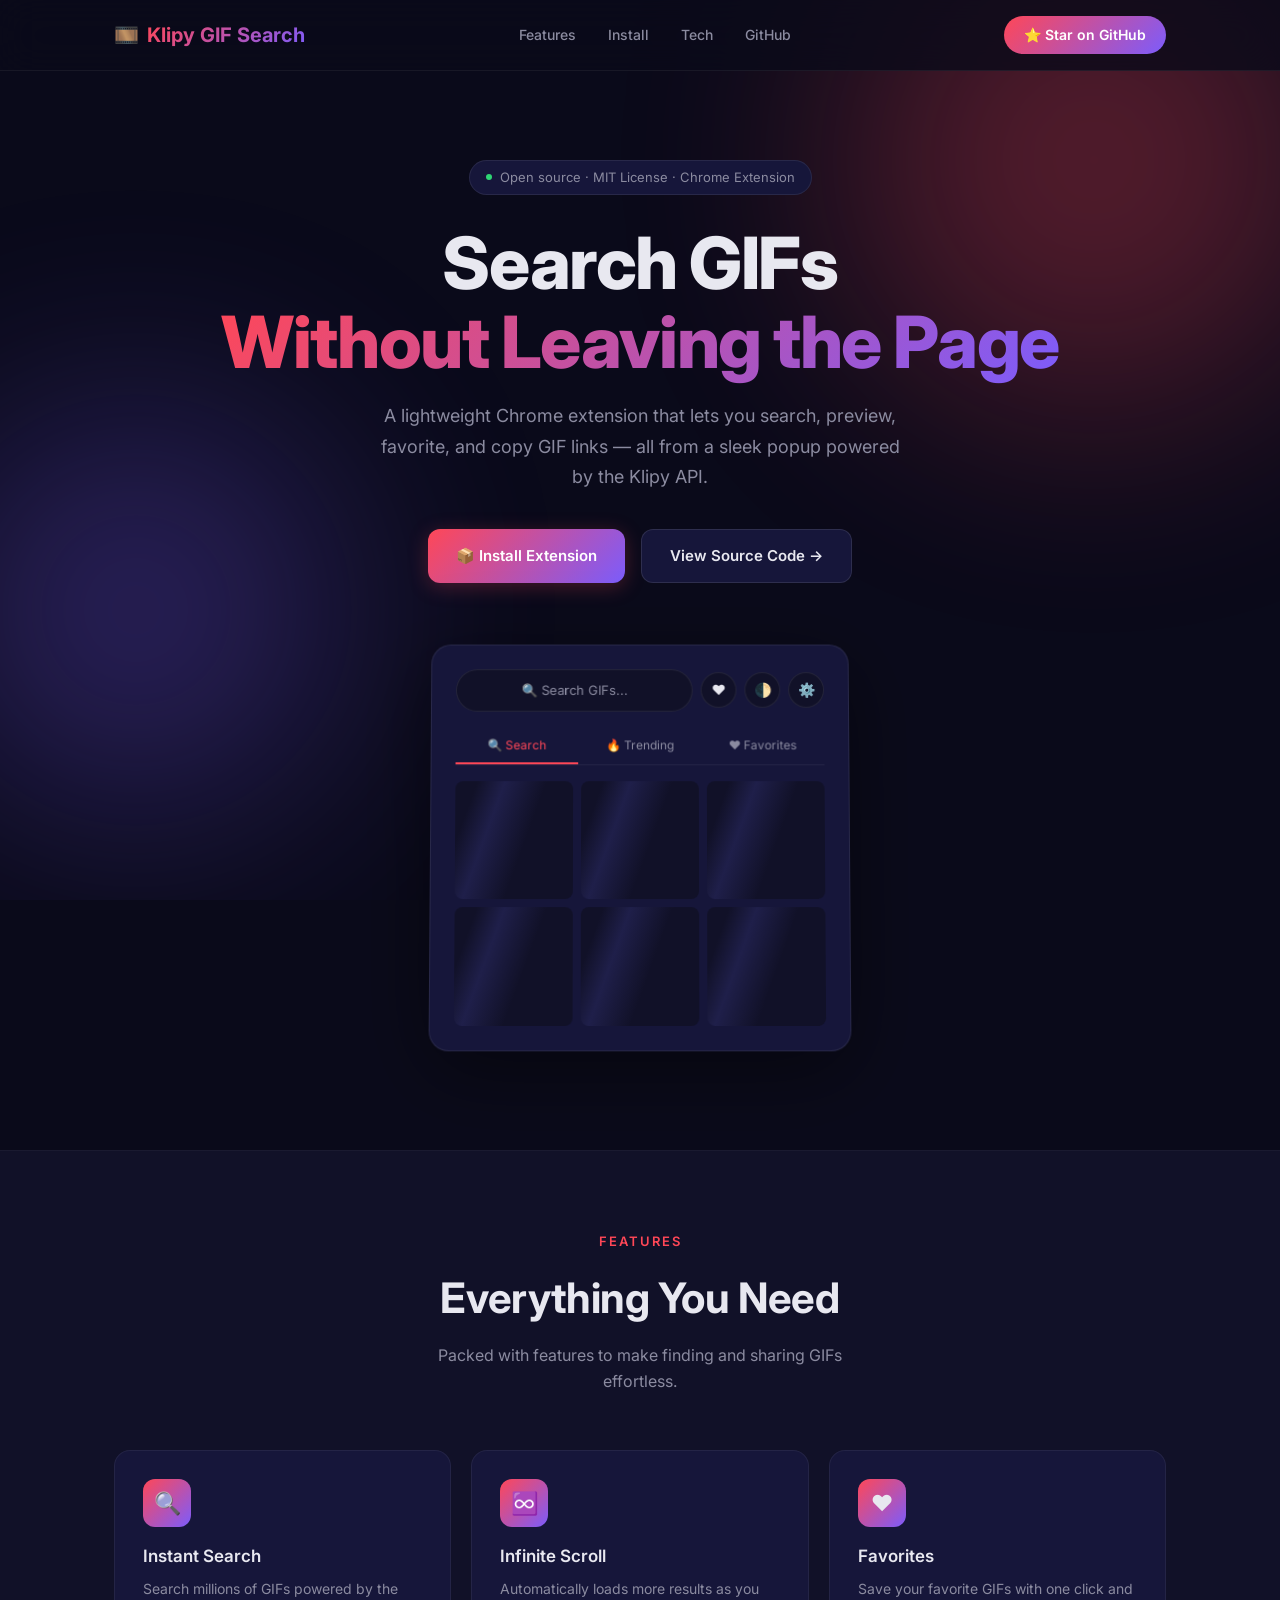
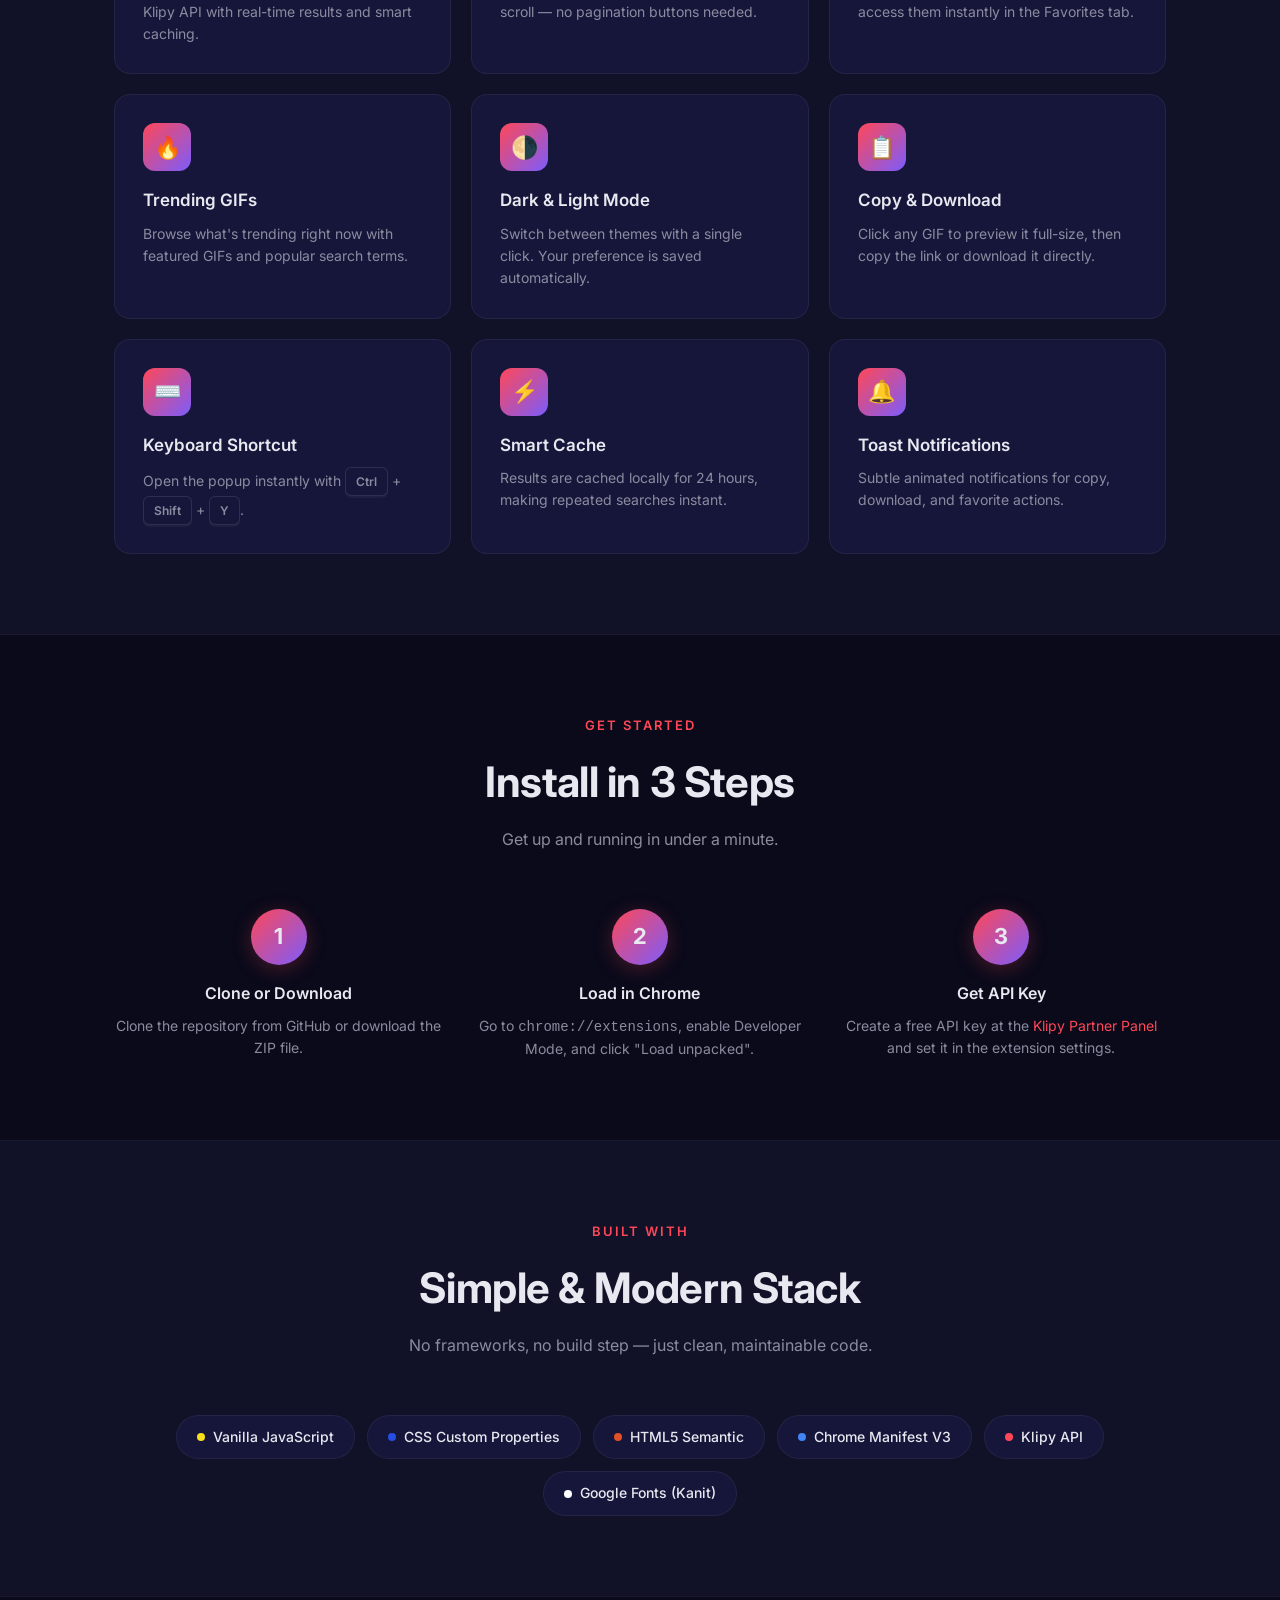
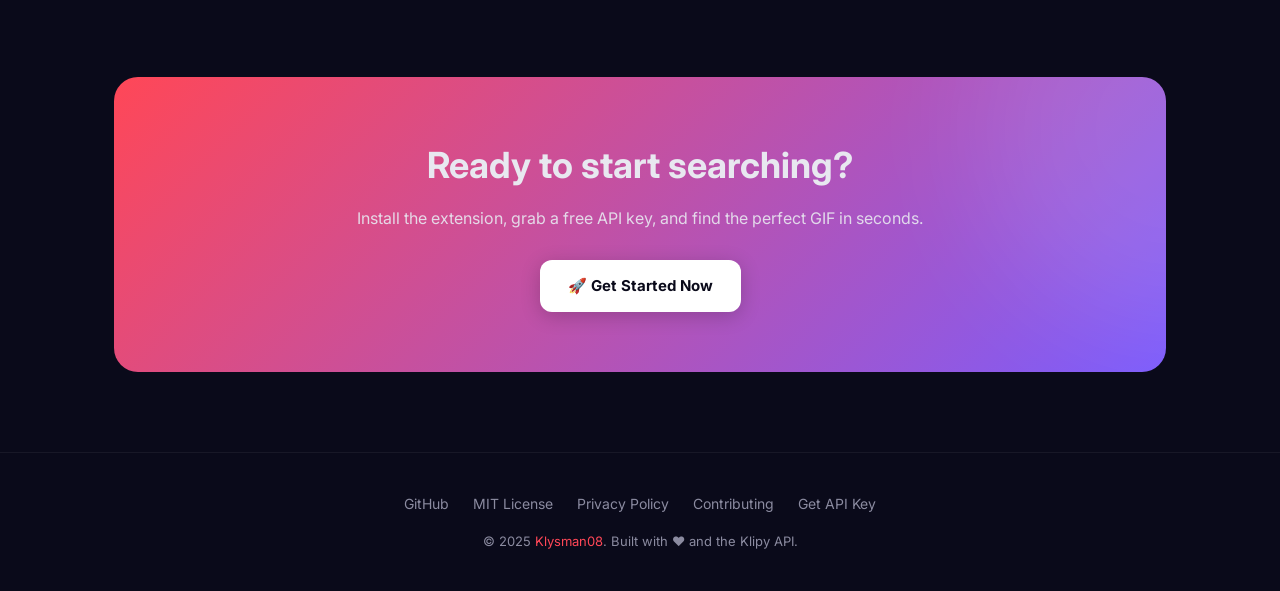
==== docs/index.html @ 8625a263 "webpage" ====
<!DOCTYPE html>
<html lang="en">

<head>
    <meta charset="UTF-8">
    <meta name="viewport" content="width=device-width, initial-scale=1.0">
    <title>Klipy GIF Search — Chrome Extension</title>
    <meta name="description"
        content="Search, preview, and copy GIF links without leaving the page. A lightweight Chrome extension powered by the Klipy API.">
    <meta name="keywords" content="GIF search, Chrome extension, Klipy, GIF finder, browser extension">
    <meta name="author" content="Klysman08">

    <!-- Open Graph -->
    <meta property="og:title" content="Klipy GIF Search — Chrome Extension">
    <meta property="og:description" content="Search, preview, and copy GIF links without leaving the page.">
    <meta property="og:type" content="website">

    <!-- Google Fonts -->
    <link rel="preconnect" href="https://fonts.googleapis.com">
    <link rel="preconnect" href="https://fonts.gstatic.com" crossorigin>
    <link href="https://fonts.googleapis.com/css2?family=Inter:wght@300;400;500;600;700;800&display=swap"
        rel="stylesheet">

    <style>
        /* ===== Reset & Variables ===== */
        *,
        *::before,
        *::after {
            box-sizing: border-box;
            margin: 0;
            padding: 0;
        }

        :root {
            --bg: #0a0a1a;
            --bg-surface: #111128;
            --bg-card: #16163a;
            --text: #e8e8f0;
            --text-muted: #8b8ba0;
            --accent: #ff4757;
            --accent-glow: rgba(255, 71, 87, 0.25);
            --purple: #7c5cfc;
            --purple-glow: rgba(124, 92, 252, 0.2);
            --gradient: linear-gradient(135deg, #ff4757 0%, #7c5cfc 100%);
            --radius: 16px;
            --transition: 0.3s cubic-bezier(0.4, 0, 0.2, 1);
        }

        html {
            scroll-behavior: smooth;
        }

        body {
            font-family: "Inter", -apple-system, BlinkMacSystemFont, sans-serif;
            background-color: var(--bg);
            color: var(--text);
            line-height: 1.6;
            overflow-x: hidden;
        }

        a {
            color: var(--accent);
            text-decoration: none;
            transition: color var(--transition);
        }

        a:hover {
            color: var(--purple);
        }

        /* ===== Animated Background ===== */
        .bg-glow {
            position: fixed;
            top: 0;
            left: 0;
            width: 100%;
            height: 100%;
            pointer-events: none;
            z-index: 0;
            overflow: hidden;
        }

        .bg-glow::before,
        .bg-glow::after {
            content: "";
            position: absolute;
            border-radius: 50%;
            filter: blur(120px);
            opacity: 0.3;
            animation: floatGlow 15s ease-in-out infinite alternate;
        }

        .bg-glow::before {
            width: 500px;
            height: 500px;
            background: var(--accent);
            top: -10%;
            right: -5%;
        }

        .bg-glow::after {
            width: 400px;
            height: 400px;
            background: var(--purple);
            bottom: 10%;
            left: -5%;
            animation-delay: -7s;
        }

        @keyframes floatGlow {
            0% {
                transform: translate(0, 0) scale(1);
            }

            100% {
                transform: translate(40px, -30px) scale(1.1);
            }
        }

        /* ===== Layout ===== */
        .container {
            max-width: 1100px;
            margin: 0 auto;
            padding: 0 24px;
            position: relative;
            z-index: 1;
        }

        section {
            padding: 80px 0;
        }

        /* ===== Navigation ===== */
        nav {
            position: fixed;
            top: 0;
            left: 0;
            right: 0;
            z-index: 100;
            padding: 16px 0;
            background-color: rgba(10, 10, 26, 0.8);
            backdrop-filter: blur(20px);
            -webkit-backdrop-filter: blur(20px);
            border-bottom: 1px solid rgba(255, 255, 255, 0.06);
        }

        nav .container {
            display: flex;
            justify-content: space-between;
            align-items: center;
        }

        .nav-logo {
            font-weight: 700;
            font-size: 20px;
            display: flex;
            align-items: center;
            gap: 8px;
            color: var(--text);
        }

        .nav-logo span {
            background: var(--gradient);
            -webkit-background-clip: text;
            -webkit-text-fill-color: transparent;
            background-clip: text;
        }

        .nav-links {
            display: flex;
            gap: 32px;
            list-style: none;
        }

        .nav-links a {
            color: var(--text-muted);
            font-size: 14px;
            font-weight: 500;
            transition: color var(--transition);
        }

        .nav-links a:hover {
            color: var(--text);
        }

        .nav-cta {
            background: var(--gradient);
            color: white !important;
            padding: 8px 20px;
            border-radius: 24px;
            font-weight: 600;
            font-size: 14px;
            transition: transform var(--transition), box-shadow var(--transition);
        }

        .nav-cta:hover {
            transform: translateY(-1px);
            box-shadow: 0 4px 20px var(--accent-glow);
            color: white !important;
        }

        /* ===== Hero ===== */
        .hero {
            padding: 160px 0 100px;
            text-align: center;
        }

        .hero-badge {
            display: inline-flex;
            align-items: center;
            gap: 8px;
            padding: 6px 16px;
            border-radius: 24px;
            background-color: var(--bg-card);
            border: 1px solid rgba(255, 255, 255, 0.08);
            font-size: 13px;
            color: var(--text-muted);
            margin-bottom: 28px;
        }

        .hero-badge .badge-dot {
            width: 6px;
            height: 6px;
            border-radius: 50%;
            background-color: #2ed573;
            animation: pulse-dot 2s ease-in-out infinite;
        }

        @keyframes pulse-dot {

            0%,
            100% {
                opacity: 1;
            }

            50% {
                opacity: 0.4;
            }
        }

        .hero h1 {
            font-size: clamp(40px, 6vw, 72px);
            font-weight: 800;
            line-height: 1.1;
            margin-bottom: 20px;
            letter-spacing: -0.02em;
        }

        .hero h1 .gradient-text {
            background: var(--gradient);
            -webkit-background-clip: text;
            -webkit-text-fill-color: transparent;
            background-clip: text;
        }

        .hero p {
            font-size: 18px;
            color: var(--text-muted);
            max-width: 540px;
            margin: 0 auto 36px;
            line-height: 1.7;
        }

        .hero-actions {
            display: flex;
            gap: 16px;
            justify-content: center;
            flex-wrap: wrap;
        }

        .btn {
            display: inline-flex;
            align-items: center;
            gap: 8px;
            padding: 14px 28px;
            border-radius: 12px;
            font-weight: 600;
            font-size: 15px;
            cursor: pointer;
            border: none;
            transition: all var(--transition);
            text-decoration: none;
        }

        .btn-primary {
            background: var(--gradient);
            color: white;
            box-shadow: 0 4px 20px var(--accent-glow);
        }

        .btn-primary:hover {
            transform: translateY(-2px);
            box-shadow: 0 8px 30px var(--accent-glow);
            color: white;
        }

        .btn-secondary {
            background-color: var(--bg-card);
            color: var(--text);
            border: 1px solid rgba(255, 255, 255, 0.1);
        }

        .btn-secondary:hover {
            background-color: var(--bg-surface);
            border-color: rgba(255, 255, 255, 0.2);
            transform: translateY(-2px);
            color: var(--text);
        }

        .hero-visual {
            margin-top: 60px;
            perspective: 1000px;
        }

        .hero-mockup {
            background-color: var(--bg-card);
            border: 1px solid rgba(255, 255, 255, 0.08);
            border-radius: 20px;
            padding: 24px;
            max-width: 420px;
            margin: 0 auto;
            box-shadow: 0 20px 80px rgba(0, 0, 0, 0.5);
            transform: rotateX(2deg);
            transition: transform 0.5s ease;
        }

        .hero-mockup:hover {
            transform: rotateX(0);
        }

        .mockup-header {
            display: flex;
            gap: 8px;
            align-items: center;
            margin-bottom: 16px;
        }

        .mockup-search {
            flex: 1;
            padding: 10px 16px;
            border-radius: 24px;
            background-color: var(--bg-surface);
            border: 1px solid rgba(255, 255, 255, 0.08);
            color: var(--text-muted);
            font-size: 13px;
        }

        .mockup-btn {
            width: 36px;
            height: 36px;
            border-radius: 50%;
            background-color: var(--bg-surface);
            border: 1px solid rgba(255, 255, 255, 0.08);
            display: flex;
            align-items: center;
            justify-content: center;
            font-size: 14px;
        }

        .mockup-tabs {
            display: flex;
            gap: 0;
            margin-bottom: 16px;
            border-bottom: 1px solid rgba(255, 255, 255, 0.06);
        }

        .mockup-tab {
            flex: 1;
            text-align: center;
            padding: 8px 0;
            font-size: 12px;
            color: var(--text-muted);
            border-bottom: 2px solid transparent;
        }

        .mockup-tab.active {
            color: var(--accent);
            border-bottom-color: var(--accent);
        }

        .mockup-grid {
            display: grid;
            grid-template-columns: repeat(3, 1fr);
            gap: 8px;
        }

        .mockup-gif {
            aspect-ratio: 1;
            border-radius: 8px;
            animation: shimmer 2s linear infinite;
            background: linear-gradient(110deg, var(--bg-surface) 8%, #1f1f4a 18%, var(--bg-surface) 33%);
            background-size: 200% 100%;
        }

        .mockup-gif:nth-child(1) {
            background-color: #ff475720;
        }

        .mockup-gif:nth-child(2) {
            background-color: #7c5cfc20;
        }

        .mockup-gif:nth-child(3) {
            background-color: #2ed57320;
        }

        .mockup-gif:nth-child(4) {
            background-color: #ffa50220;
        }

        .mockup-gif:nth-child(5) {
            background-color: #ff6b8120;
        }

        .mockup-gif:nth-child(6) {
            background-color: #5352ed20;
        }

        @keyframes shimmer {
            to {
                background-position: -200% 0;
            }
        }

        /* ===== Features ===== */
        .features {
            background-color: var(--bg-surface);
            border-top: 1px solid rgba(255, 255, 255, 0.04);
            border-bottom: 1px solid rgba(255, 255, 255, 0.04);
        }

        .section-header {
            text-align: center;
            margin-bottom: 56px;
        }

        .section-header .label {
            font-size: 13px;
            font-weight: 600;
            text-transform: uppercase;
            letter-spacing: 2px;
            color: var(--accent);
            margin-bottom: 12px;
            display: block;
        }

        .section-header h2 {
            font-size: clamp(28px, 4vw, 42px);
            font-weight: 700;
            margin-bottom: 12px;
            letter-spacing: -0.01em;
        }

        .section-header p {
            color: var(--text-muted);
            font-size: 16px;
            max-width: 480px;
            margin: 0 auto;
        }

        .features-grid {
            display: grid;
            grid-template-columns: repeat(auto-fit, minmax(280px, 1fr));
            gap: 20px;
        }

        .feature-card {
            background-color: var(--bg-card);
            border: 1px solid rgba(255, 255, 255, 0.06);
            border-radius: var(--radius);
            padding: 28px;
            transition: transform var(--transition), border-color var(--transition), box-shadow var(--transition);
        }

        .feature-card:hover {
            transform: translateY(-4px);
            border-color: rgba(255, 71, 87, 0.2);
            box-shadow: 0 8px 30px rgba(0, 0, 0, 0.3);
        }

        .feature-icon {
            width: 48px;
            height: 48px;
            border-radius: 12px;
            background: var(--gradient);
            display: flex;
            align-items: center;
            justify-content: center;
            font-size: 22px;
            margin-bottom: 16px;
        }

        .feature-card h3 {
            font-size: 17px;
            font-weight: 600;
            margin-bottom: 8px;
        }

        .feature-card p {
            font-size: 14px;
            color: var(--text-muted);
            line-height: 1.6;
        }

        /* ===== How It Works ===== */
        .steps-grid {
            display: grid;
            grid-template-columns: repeat(auto-fit, minmax(220px, 1fr));
            gap: 32px;
            counter-reset: step;
        }

        .step-card {
            text-align: center;
            counter-increment: step;
        }

        .step-number {
            width: 56px;
            height: 56px;
            border-radius: 50%;
            background: var(--gradient);
            display: flex;
            align-items: center;
            justify-content: center;
            font-size: 22px;
            font-weight: 700;
            margin: 0 auto 16px;
            box-shadow: 0 4px 20px var(--accent-glow);
        }

        .step-card h3 {
            font-size: 16px;
            font-weight: 600;
            margin-bottom: 8px;
        }

        .step-card p {
            font-size: 14px;
            color: var(--text-muted);
            line-height: 1.6;
        }

        /* ===== Tech Section ===== */
        .tech-grid {
            display: flex;
            flex-wrap: wrap;
            gap: 12px;
            justify-content: center;
        }

        .tech-pill {
            display: inline-flex;
            align-items: center;
            gap: 8px;
            padding: 10px 20px;
            border-radius: 24px;
            background-color: var(--bg-card);
            border: 1px solid rgba(255, 255, 255, 0.06);
            font-size: 14px;
            font-weight: 500;
            transition: border-color var(--transition), transform var(--transition);
        }

        .tech-pill:hover {
            border-color: rgba(255, 255, 255, 0.15);
            transform: translateY(-2px);
        }

        .tech-pill .tech-dot {
            width: 8px;
            height: 8px;
            border-radius: 50%;
        }

        /* ===== CTA Section ===== */
        .cta-section {
            text-align: center;
        }

        .cta-box {
            background: var(--gradient);
            border-radius: 24px;
            padding: 60px 40px;
            position: relative;
            overflow: hidden;
        }

        .cta-box::before {
            content: "";
            position: absolute;
            top: -50%;
            right: -20%;
            width: 400px;
            height: 400px;
            background: rgba(255, 255, 255, 0.1);
            border-radius: 50%;
            filter: blur(60px);
        }

        .cta-box h2 {
            font-size: clamp(24px, 4vw, 36px);
            font-weight: 700;
            margin-bottom: 12px;
            position: relative;
        }

        .cta-box p {
            font-size: 16px;
            opacity: 0.9;
            margin-bottom: 28px;
            position: relative;
        }

        .cta-box .btn {
            background-color: white;
            color: var(--bg) !important;
            font-weight: 700;
            box-shadow: 0 4px 20px rgba(0, 0, 0, 0.2);
            position: relative;
        }

        .cta-box .btn:hover {
            transform: translateY(-2px);
            box-shadow: 0 8px 30px rgba(0, 0, 0, 0.3);
        }

        /* ===== Footer ===== */
        footer {
            padding: 40px 0;
            border-top: 1px solid rgba(255, 255, 255, 0.06);
            text-align: center;
        }

        .footer-links {
            display: flex;
            gap: 24px;
            justify-content: center;
            flex-wrap: wrap;
            margin-bottom: 16px;
        }

        .footer-links a {
            color: var(--text-muted);
            font-size: 14px;
        }

        .footer-links a:hover {
            color: var(--text);
        }

        footer .copyright {
            font-size: 13px;
            color: var(--text-muted);
        }

        /* ===== Keyboard Shortcut Visual ===== */
        .kbd {
            display: inline-flex;
            align-items: center;
            gap: 4px;
            padding: 4px 10px;
            border-radius: 6px;
            background-color: var(--bg-card);
            border: 1px solid rgba(255, 255, 255, 0.1);
            font-family: "Inter", monospace;
            font-size: 12px;
            font-weight: 600;
            color: var(--text-muted);
            box-shadow: 0 2px 0 rgba(255, 255, 255, 0.04);
        }

        /* ===== Responsive ===== */
        @media (max-width: 768px) {
            .nav-links {
                display: none;
            }

            section {
                padding: 60px 0;
            }

            .hero {
                padding: 120px 0 60px;
            }

            .hero-actions {
                flex-direction: column;
                align-items: center;
            }

            .features-grid {
                grid-template-columns: 1fr;
            }

            .cta-box {
                padding: 40px 24px;
            }
        }
    </style>
</head>

<body>
    <!-- Background Glow -->
    <div class="bg-glow"></div>

    <!-- Navigation -->
    <nav>
        <div class="container">
            <div class="nav-logo">
                🎞️ <span>Klipy GIF Search</span>
            </div>
            <ul class="nav-links">
                <li><a href="#features">Features</a></li>
                <li><a href="#install">Install</a></li>
                <li><a href="#tech">Tech</a></li>
                <li><a href="https://github.com/Klysman08/TenorExtension" target="_blank">GitHub</a></li>
            </ul>
            <a href="https://github.com/Klysman08/TenorExtension" target="_blank" class="nav-cta">⭐ Star on GitHub</a>
        </div>
    </nav>

    <!-- Hero -->
    <section class="hero">
        <div class="container">
            <div class="hero-badge">
                <span class="badge-dot"></span>
                Open source · MIT License · Chrome Extension
            </div>

            <h1>
                Search GIFs<br>
                <span class="gradient-text">Without Leaving the Page</span>
            </h1>

            <p>
                A lightweight Chrome extension that lets you search, preview, favorite, and copy GIF links — all from a
                sleek popup powered by the Klipy API.
            </p>

            <div class="hero-actions">
                <a href="https://github.com/Klysman08/TenorExtension" class="btn btn-primary" target="_blank">
                    📦 Install Extension
                </a>
                <a href="https://github.com/Klysman08/TenorExtension" class="btn btn-secondary" target="_blank">
                    View Source Code →
                </a>
            </div>

            <!-- Popup Mockup -->
            <div class="hero-visual">
                <div class="hero-mockup">
                    <div class="mockup-header">
                        <div class="mockup-search">🔍 Search GIFs...</div>
                        <div class="mockup-btn">❤️</div>
                        <div class="mockup-btn">🌓</div>
                        <div class="mockup-btn">⚙️</div>
                    </div>
                    <div class="mockup-tabs">
                        <div class="mockup-tab active">🔍 Search</div>
                        <div class="mockup-tab">🔥 Trending</div>
                        <div class="mockup-tab">❤️ Favorites</div>
                    </div>
                    <div class="mockup-grid">
                        <div class="mockup-gif"></div>
                        <div class="mockup-gif"></div>
                        <div class="mockup-gif"></div>
                        <div class="mockup-gif"></div>
                        <div class="mockup-gif"></div>
                        <div class="mockup-gif"></div>
                    </div>
                </div>
            </div>
        </div>
    </section>

    <!-- Features -->
    <section class="features" id="features">
        <div class="container">
            <div class="section-header">
                <span class="label">Features</span>
                <h2>Everything You Need</h2>
                <p>Packed with features to make finding and sharing GIFs effortless.</p>
            </div>

            <div class="features-grid">
                <div class="feature-card">
                    <div class="feature-icon">🔍</div>
                    <h3>Instant Search</h3>
                    <p>Search millions of GIFs powered by the Klipy API with real-time results and smart caching.</p>
                </div>

                <div class="feature-card">
                    <div class="feature-icon">♾️</div>
                    <h3>Infinite Scroll</h3>
                    <p>Automatically loads more results as you scroll — no pagination buttons needed.</p>
                </div>

                <div class="feature-card">
                    <div class="feature-icon">❤️</div>
                    <h3>Favorites</h3>
                    <p>Save your favorite GIFs with one click and access them instantly in the Favorites tab.</p>
                </div>

                <div class="feature-card">
                    <div class="feature-icon">🔥</div>
                    <h3>Trending GIFs</h3>
                    <p>Browse what's trending right now with featured GIFs and popular search terms.</p>
                </div>

                <div class="feature-card">
                    <div class="feature-icon">🌗</div>
                    <h3>Dark & Light Mode</h3>
                    <p>Switch between themes with a single click. Your preference is saved automatically.</p>
                </div>

                <div class="feature-card">
                    <div class="feature-icon">📋</div>
                    <h3>Copy & Download</h3>
                    <p>Click any GIF to preview it full-size, then copy the link or download it directly.</p>
                </div>

                <div class="feature-card">
                    <div class="feature-icon">⌨️</div>
                    <h3>Keyboard Shortcut</h3>
                    <p>Open the popup instantly with <span class="kbd">Ctrl</span> + <span class="kbd">Shift</span> +
                        <span class="kbd">Y</span>.</p>
                </div>

                <div class="feature-card">
                    <div class="feature-icon">⚡</div>
                    <h3>Smart Cache</h3>
                    <p>Results are cached locally for 24 hours, making repeated searches instant.</p>
                </div>

                <div class="feature-card">
                    <div class="feature-icon">🔔</div>
                    <h3>Toast Notifications</h3>
                    <p>Subtle animated notifications for copy, download, and favorite actions.</p>
                </div>
            </div>
        </div>
    </section>

    <!-- How to Install -->
    <section id="install">
        <div class="container">
            <div class="section-header">
                <span class="label">Get Started</span>
                <h2>Install in 3 Steps</h2>
                <p>Get up and running in under a minute.</p>
            </div>

            <div class="steps-grid">
                <div class="step-card">
                    <div class="step-number">1</div>
                    <h3>Clone or Download</h3>
                    <p>Clone the repository from GitHub or download the ZIP file.</p>
                </div>

                <div class="step-card">
                    <div class="step-number">2</div>
                    <h3>Load in Chrome</h3>
                    <p>Go to <code>chrome://extensions</code>, enable Developer Mode, and click "Load unpacked".</p>
                </div>

                <div class="step-card">
                    <div class="step-number">3</div>
                    <h3>Get API Key</h3>
                    <p>Create a free API key at the <a href="https://partner.klipy.com/api-keys" target="_blank">Klipy
                            Partner Panel</a> and set it in the extension settings.</p>
                </div>
            </div>
        </div>
    </section>

    <!-- Tech Stack -->
    <section class="features" id="tech">
        <div class="container">
            <div class="section-header">
                <span class="label">Built With</span>
                <h2>Simple & Modern Stack</h2>
                <p>No frameworks, no build step — just clean, maintainable code.</p>
            </div>

            <div class="tech-grid">
                <div class="tech-pill">
                    <span class="tech-dot" style="background: #f7df1e;"></span>
                    Vanilla JavaScript
                </div>
                <div class="tech-pill">
                    <span class="tech-dot" style="background: #264de4;"></span>
                    CSS Custom Properties
                </div>
                <div class="tech-pill">
                    <span class="tech-dot" style="background: #e34f26;"></span>
                    HTML5 Semantic
                </div>
                <div class="tech-pill">
                    <span class="tech-dot" style="background: #4285F4;"></span>
                    Chrome Manifest V3
                </div>
                <div class="tech-pill">
                    <span class="tech-dot" style="background: #ff4757;"></span>
                    Klipy API
                </div>
                <div class="tech-pill">
                    <span class="tech-dot" style="background: #ffffff;"></span>
                    Google Fonts (Kanit)
                </div>
            </div>
        </div>
    </section>

    <!-- CTA -->
    <section class="cta-section">
        <div class="container">
            <div class="cta-box">
                <h2>Ready to start searching?</h2>
                <p>Install the extension, grab a free API key, and find the perfect GIF in seconds.</p>
                <a href="https://github.com/Klysman08/TenorExtension" class="btn" target="_blank">
                    🚀 Get Started Now
                </a>
            </div>
        </div>
    </section>

    <!-- Footer -->
    <footer>
        <div class="container">
            <div class="footer-links">
                <a href="https://github.com/Klysman08/TenorExtension" target="_blank">GitHub</a>
                <a href="https://github.com/Klysman08/TenorExtension/blob/main/LICENSE" target="_blank">MIT License</a>
                <a href="https://github.com/Klysman08/TenorExtension/blob/main/PRIVACY.md" target="_blank">Privacy
                    Policy</a>
                <a href="https://github.com/Klysman08/TenorExtension/blob/main/CONTRIBUTING.md"
                    target="_blank">Contributing</a>
                <a href="https://partner.klipy.com/api-keys" target="_blank">Get API Key</a>
            </div>
            <p class="copyright">
                © 2025 <a href="https://github.com/Klysman08" target="_blank">Klysman08</a>. Built with ❤️ and the Klipy
                API.
            </p>
        </div>
    </footer>
</body>

</html>
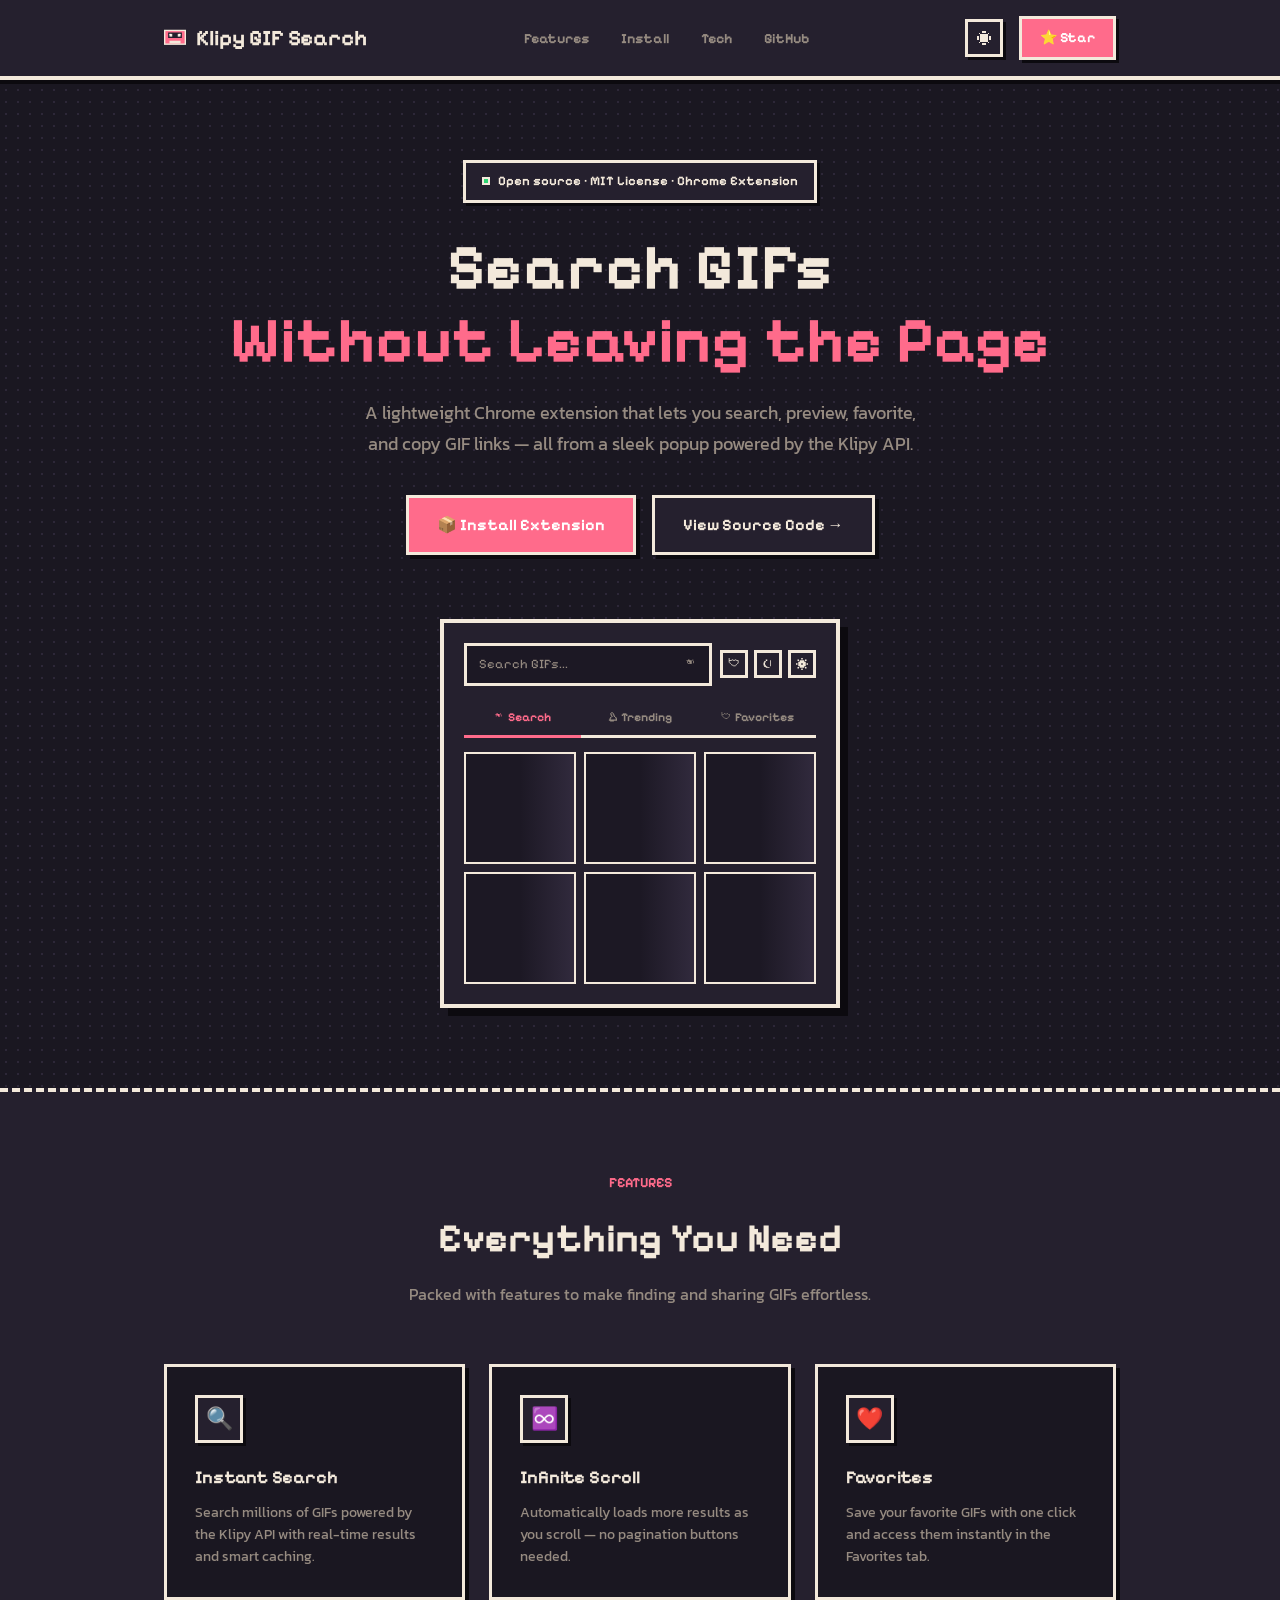
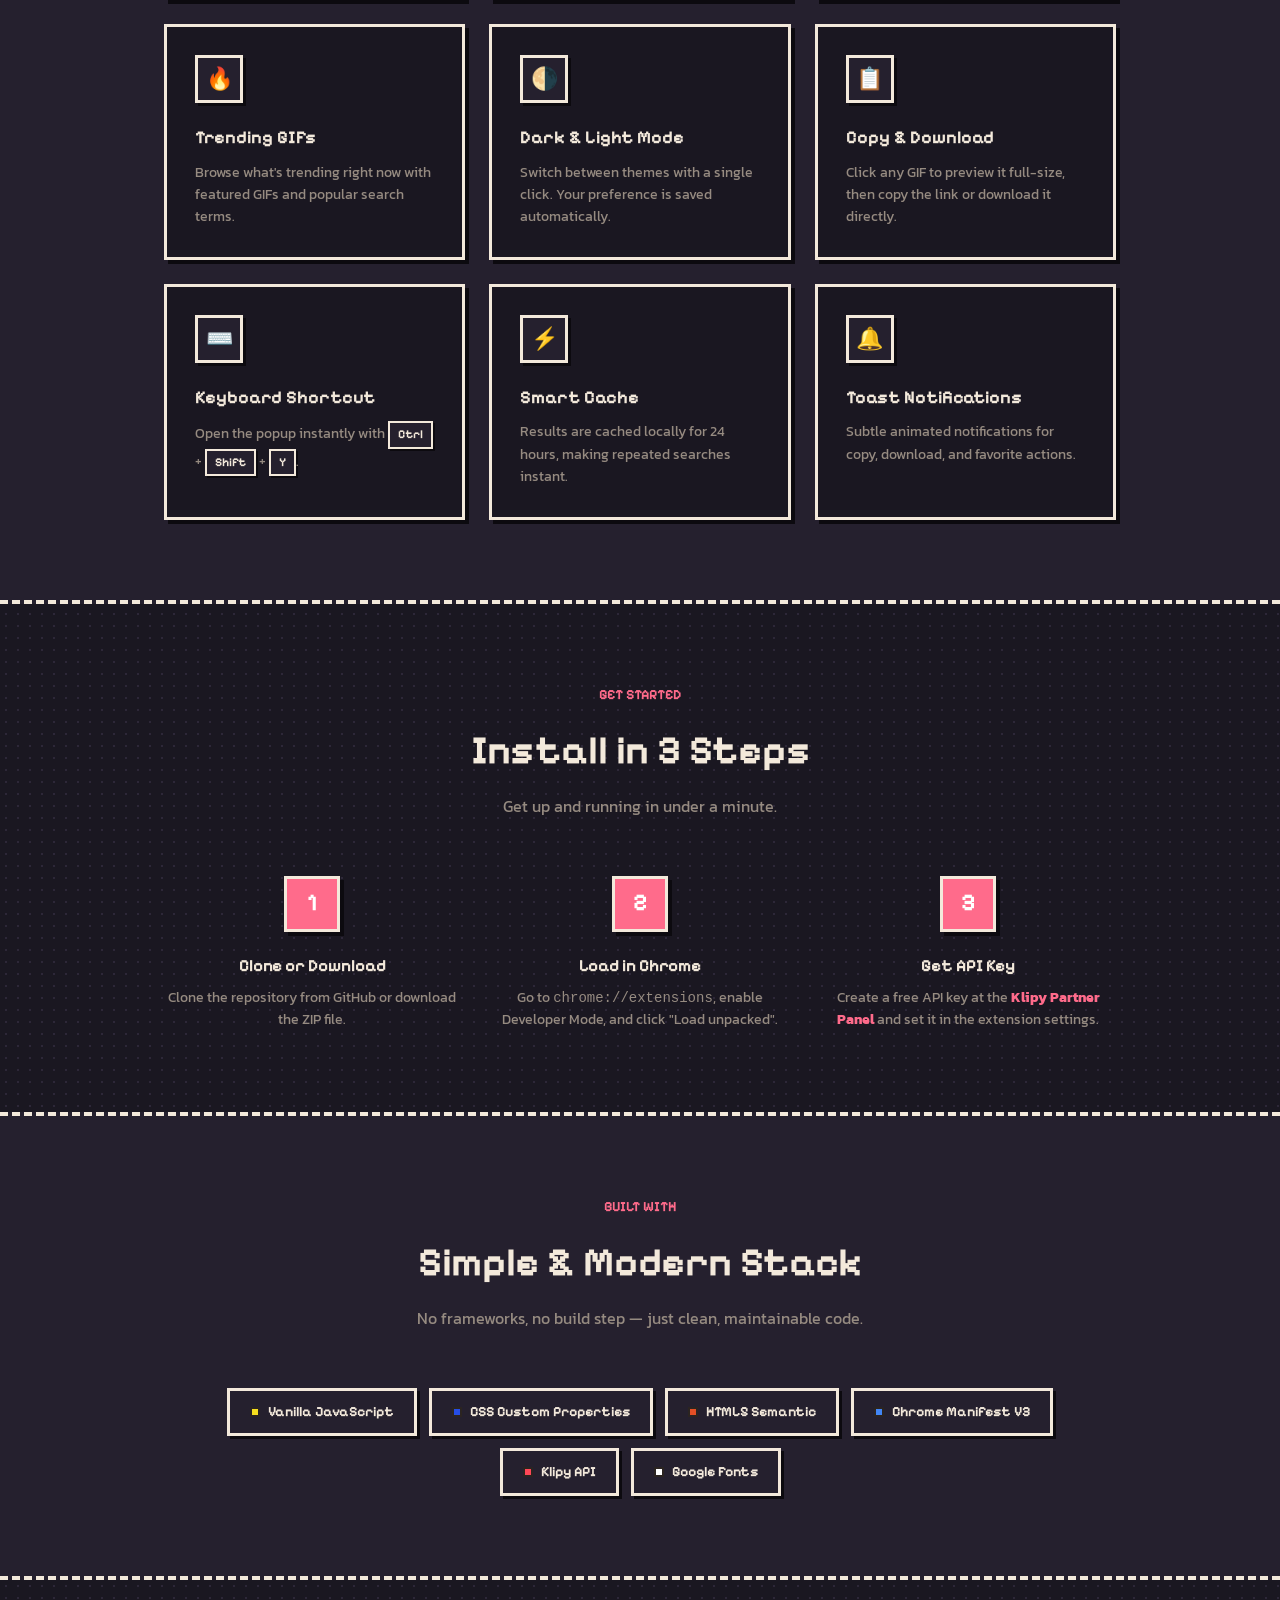
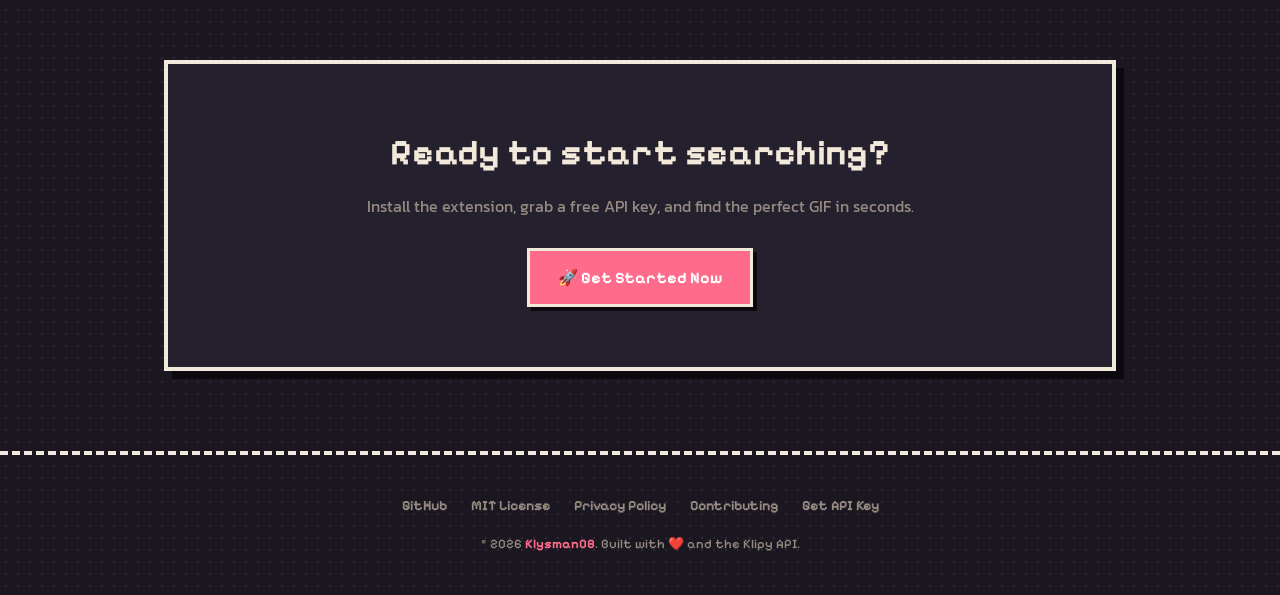
==== commit 8e9eadaa: "new design system" ====
--- a/docs/index.html
+++ b/docs/index.html
@@ -18,7 +18,7 @@
     <!-- Google Fonts -->
     <link rel="preconnect" href="https://fonts.googleapis.com">
     <link rel="preconnect" href="https://fonts.gstatic.com" crossorigin>
-    <link href="https://fonts.googleapis.com/css2?family=Inter:wght@300;400;500;600;700;800&display=swap"
+    <link href="https://fonts.googleapis.com/css2?family=Pixelify+Sans:wght@400;500;600;700&family=Kanit:wght@300;400;500;600;700&display=swap"
         rel="stylesheet">
 
     <style>
@@ -32,18 +32,43 @@
         }
 
         :root {
-            --bg: #0a0a1a;
-            --bg-surface: #111128;
-            --bg-card: #16163a;
-            --text: #e8e8f0;
-            --text-muted: #8b8ba0;
-            --accent: #ff4757;
-            --accent-glow: rgba(255, 71, 87, 0.25);
-            --purple: #7c5cfc;
-            --purple-glow: rgba(124, 92, 252, 0.2);
-            --gradient: linear-gradient(135deg, #ff4757 0%, #7c5cfc 100%);
-            --radius: 16px;
-            --transition: 0.3s cubic-bezier(0.4, 0, 0.2, 1);
+            --bg-color: #faf6ee;
+            --bg-pattern-color: #e9decb;
+            --surface-color: #fffbf4;
+            --text-color: #2b2421;
+            --text-secondary: #75655d;
+            --border-color: #2b2421;
+            --shadow-color: #2b2421;
+            --input-bg: #fffbf4;
+            --input-border: #2b2421;
+            
+            --btn-bg: #fffbf4;
+            --btn-hover: #f0eae1;
+            
+            --accent-color: #ff5e6c;
+            --accent-hover: #ff7884;
+            --accent-glow: rgba(255, 94, 108, 0.25);
+            --success-color: #2ed573;
+        }
+
+        body.dark-mode {
+            --bg-color: #1a1721;
+            --bg-pattern-color: #2d2738;
+            --surface-color: #25202e;
+            --text-color: #f3e9db;
+            --text-secondary: #968b81;
+            --border-color: #f3e9db;
+            --shadow-color: #0c0a0f;
+            --input-bg: #1c1824;
+            --input-border: #f3e9db;
+            
+            --btn-bg: #25202e;
+            --btn-hover: #312a3d;
+            
+            --accent-color: #ff6b8b;
+            --accent-hover: #ff8ca4;
+            --accent-glow: rgba(255, 107, 139, 0.25);
+            --success-color: #2ed573;
         }
 
         html {
@@ -51,75 +76,31 @@
         }
 
         body {
-            font-family: "Inter", -apple-system, BlinkMacSystemFont, sans-serif;
-            background-color: var(--bg);
-            color: var(--text);
+            font-family: "Kanit", sans-serif;
+            background-color: var(--bg-color);
+            background-image: radial-gradient(var(--bg-pattern-color) 1.5px, transparent 1.5px);
+            background-size: 12px 12px;
+            color: var(--text-color);
             line-height: 1.6;
             overflow-x: hidden;
+            transition: background-color 0.2s ease, color 0.2s ease;
+            image-rendering: pixelated;
         }
 
         a {
-            color: var(--accent);
+            color: var(--accent-color);
             text-decoration: none;
-            transition: color var(--transition);
+            font-weight: 700;
+            transition: border-color 0.15s ease;
+            border-bottom: 2px solid transparent;
         }
 
         a:hover {
-            color: var(--purple);
-        }
-
-        /* ===== Animated Background ===== */
-        .bg-glow {
-            position: fixed;
-            top: 0;
-            left: 0;
-            width: 100%;
-            height: 100%;
-            pointer-events: none;
-            z-index: 0;
-            overflow: hidden;
-        }
-
-        .bg-glow::before,
-        .bg-glow::after {
-            content: "";
-            position: absolute;
-            border-radius: 50%;
-            filter: blur(120px);
-            opacity: 0.3;
-            animation: floatGlow 15s ease-in-out infinite alternate;
-        }
-
-        .bg-glow::before {
-            width: 500px;
-            height: 500px;
-            background: var(--accent);
-            top: -10%;
-            right: -5%;
-        }
-
-        .bg-glow::after {
-            width: 400px;
-            height: 400px;
-            background: var(--purple);
-            bottom: 10%;
-            left: -5%;
-            animation-delay: -7s;
-        }
-
-        @keyframes floatGlow {
-            0% {
-                transform: translate(0, 0) scale(1);
-            }
-
-            100% {
-                transform: translate(40px, -30px) scale(1.1);
-            }
-        }
-
-        /* ===== Layout ===== */
+            border-bottom-color: var(--accent-color);
+        }
+
         .container {
-            max-width: 1100px;
+            max-width: 1000px;
             margin: 0 auto;
             padding: 0 24px;
             position: relative;
@@ -138,10 +119,9 @@
             right: 0;
             z-index: 100;
             padding: 16px 0;
-            background-color: rgba(10, 10, 26, 0.8);
-            backdrop-filter: blur(20px);
-            -webkit-backdrop-filter: blur(20px);
-            border-bottom: 1px solid rgba(255, 255, 255, 0.06);
+            background-color: var(--surface-color);
+            border-bottom: 4px solid var(--border-color);
+            box-shadow: 0 4px 0 var(--shadow-color);
         }
 
         nav .container {
@@ -151,57 +131,98 @@
         }
 
         .nav-logo {
-            font-weight: 700;
-            font-size: 20px;
-            display: flex;
-            align-items: center;
-            gap: 8px;
-            color: var(--text);
-        }
-
-        .nav-logo span {
-            background: var(--gradient);
-            -webkit-background-clip: text;
-            -webkit-text-fill-color: transparent;
-            background-clip: text;
+            font-family: 'Pixelify Sans', sans-serif;
+            font-weight: 700;
+            font-size: 22px;
+            display: flex;
+            align-items: center;
+            gap: 10px;
+            color: var(--text-color);
         }
 
         .nav-links {
             display: flex;
+            align-items: center;
             gap: 32px;
             list-style: none;
         }
 
         .nav-links a {
-            color: var(--text-muted);
+            color: var(--text-secondary);
+            font-family: 'Pixelify Sans', sans-serif;
             font-size: 14px;
-            font-weight: 500;
-            transition: color var(--transition);
+            font-weight: 700;
+            border-bottom: none;
+            transition: color 0.15s ease;
         }
 
         .nav-links a:hover {
-            color: var(--text);
+            color: var(--text-color);
         }
 
         .nav-cta {
-            background: var(--gradient);
+            background-color: var(--accent-color);
             color: white !important;
-            padding: 8px 20px;
-            border-radius: 24px;
-            font-weight: 600;
+            border: 3px solid var(--border-color);
+            padding: 8px 18px;
+            font-family: 'Pixelify Sans', sans-serif;
+            font-weight: 700;
             font-size: 14px;
-            transition: transform var(--transition), box-shadow var(--transition);
+            box-shadow: 3px 3px 0 var(--shadow-color);
         }
 
         .nav-cta:hover {
-            transform: translateY(-1px);
-            box-shadow: 0 4px 20px var(--accent-glow);
-            color: white !important;
+            background-color: var(--accent-hover);
+        }
+
+        .nav-cta:active {
+            transform: translate(2px, 2px);
+            box-shadow: 1px 1px 0 var(--shadow-color);
+        }
+
+        /* Controls */
+        .nav-controls {
+            display: flex;
+            align-items: center;
+            gap: 16px;
+        }
+
+        .icon-btn {
+            background-color: var(--btn-bg);
+            border: 3px solid var(--border-color);
+            width: 38px;
+            height: 38px;
+            cursor: pointer;
+            display: flex;
+            align-items: center;
+            justify-content: center;
+            color: var(--text-color);
+            position: relative;
+            box-shadow: 3px 3px 0 var(--shadow-color);
+        }
+
+        .icon-btn:hover {
+            background-color: var(--btn-hover);
+        }
+
+        .icon-btn:active {
+            transform: translate(2px, 2px);
+            box-shadow: 1px 1px 0 var(--shadow-color);
+        }
+
+        body.light-mode .sun-icon { display: none; }
+        body.light-mode .moon-icon { display: block; }
+        body.dark-mode .sun-icon { display: block; }
+        body.dark-mode .moon-icon { display: none; }
+
+        .pixel-icon {
+            image-rendering: pixelated;
+            flex-shrink: 0;
         }
 
         /* ===== Hero ===== */
         .hero {
-            padding: 160px 0 100px;
+            padding: 160px 0 80px;
             text-align: center;
         }
 
@@ -209,54 +230,47 @@
             display: inline-flex;
             align-items: center;
             gap: 8px;
-            padding: 6px 16px;
-            border-radius: 24px;
-            background-color: var(--bg-card);
-            border: 1px solid rgba(255, 255, 255, 0.08);
+            padding: 8px 16px;
+            border: 3px solid var(--border-color);
+            background-color: var(--surface-color);
+            font-family: 'Pixelify Sans', sans-serif;
             font-size: 13px;
-            color: var(--text-muted);
+            font-weight: 700;
+            color: var(--text-color);
             margin-bottom: 28px;
+            box-shadow: 3px 3px 0 var(--shadow-color);
         }
 
         .hero-badge .badge-dot {
-            width: 6px;
-            height: 6px;
-            border-radius: 50%;
-            background-color: #2ed573;
-            animation: pulse-dot 2s ease-in-out infinite;
+            width: 8px;
+            height: 8px;
+            background-color: var(--success-color);
+            border: 2px solid var(--border-color);
+            animation: pulse-dot 1.2s steps(2) infinite;
         }
 
         @keyframes pulse-dot {
-
-            0%,
-            100% {
-                opacity: 1;
-            }
-
-            50% {
-                opacity: 0.4;
-            }
+            0% { opacity: 1; }
+            100% { opacity: 0.2; }
         }
 
         .hero h1 {
-            font-size: clamp(40px, 6vw, 72px);
-            font-weight: 800;
-            line-height: 1.1;
+            font-family: 'Pixelify Sans', sans-serif;
+            font-size: clamp(36px, 6vw, 64px);
+            font-weight: 700;
+            line-height: 1.15;
             margin-bottom: 20px;
-            letter-spacing: -0.02em;
+            color: var(--text-color);
         }
 
         .hero h1 .gradient-text {
-            background: var(--gradient);
-            -webkit-background-clip: text;
-            -webkit-text-fill-color: transparent;
-            background-clip: text;
+            color: var(--accent-color);
         }
 
         .hero p {
             font-size: 18px;
-            color: var(--text-muted);
-            max-width: 540px;
+            color: var(--text-secondary);
+            max-width: 580px;
             margin: 0 auto 36px;
             line-height: 1.7;
         }
@@ -271,111 +285,119 @@
         .btn {
             display: inline-flex;
             align-items: center;
+            gap: 10px;
+            padding: 14px 28px;
+            border: 3px solid var(--border-color);
+            font-family: 'Pixelify Sans', sans-serif;
+            font-weight: 700;
+            font-size: 16px;
+            cursor: pointer;
+            box-shadow: 4px 4px 0 var(--shadow-color);
+            text-decoration: none;
+            transition: background-color 0.15s ease;
+        }
+
+        .btn-primary {
+            background-color: var(--accent-color);
+            color: white !important;
+        }
+
+        .btn-primary:hover {
+            background-color: var(--accent-hover);
+        }
+
+        .btn-primary:active,
+        .btn-secondary:active {
+            transform: translate(2px, 2px);
+            box-shadow: 2px 2px 0 var(--shadow-color);
+        }
+
+        .btn-secondary {
+            background-color: var(--surface-color);
+            color: var(--text-color) !important;
+        }
+
+        .btn-secondary:hover {
+            background-color: var(--btn-hover);
+        }
+
+        /* Mockup */
+        .hero-visual {
+            margin-top: 64px;
+        }
+
+        .hero-mockup {
+            background-color: var(--surface-color);
+            border: 4px solid var(--border-color);
+            padding: 20px;
+            max-width: 400px;
+            margin: 0 auto;
+            box-shadow: 8px 8px 0 var(--shadow-color);
+            text-align: left;
+        }
+
+        .mockup-header {
+            display: flex;
+            justify-content: space-between;
+            align-items: center;
             gap: 8px;
-            padding: 14px 28px;
-            border-radius: 12px;
-            font-weight: 600;
-            font-size: 15px;
-            cursor: pointer;
-            border: none;
-            transition: all var(--transition);
-            text-decoration: none;
-        }
-
-        .btn-primary {
-            background: var(--gradient);
-            color: white;
-            box-shadow: 0 4px 20px var(--accent-glow);
-        }
-
-        .btn-primary:hover {
-            transform: translateY(-2px);
-            box-shadow: 0 8px 30px var(--accent-glow);
-            color: white;
-        }
-
-        .btn-secondary {
-            background-color: var(--bg-card);
-            color: var(--text);
-            border: 1px solid rgba(255, 255, 255, 0.1);
-        }
-
-        .btn-secondary:hover {
-            background-color: var(--bg-surface);
-            border-color: rgba(255, 255, 255, 0.2);
-            transform: translateY(-2px);
-            color: var(--text);
-        }
-
-        .hero-visual {
-            margin-top: 60px;
-            perspective: 1000px;
-        }
-
-        .hero-mockup {
-            background-color: var(--bg-card);
-            border: 1px solid rgba(255, 255, 255, 0.08);
-            border-radius: 20px;
-            padding: 24px;
-            max-width: 420px;
-            margin: 0 auto;
-            box-shadow: 0 20px 80px rgba(0, 0, 0, 0.5);
-            transform: rotateX(2deg);
-            transition: transform 0.5s ease;
-        }
-
-        .hero-mockup:hover {
-            transform: rotateX(0);
-        }
-
-        .mockup-header {
-            display: flex;
-            gap: 8px;
-            align-items: center;
-            margin-bottom: 16px;
+            margin-bottom: 14px;
         }
 
         .mockup-search {
-            flex: 1;
-            padding: 10px 16px;
-            border-radius: 24px;
-            background-color: var(--bg-surface);
-            border: 1px solid rgba(255, 255, 255, 0.08);
-            color: var(--text-muted);
+            flex-grow: 1;
+            border: 3px solid var(--border-color);
+            background-color: var(--input-bg);
+            padding: 8px 12px;
+            font-family: 'Pixelify Sans', sans-serif;
             font-size: 13px;
+            color: var(--text-secondary);
+            display: flex;
+            justify-content: space-between;
+            align-items: center;
+        }
+
+        .mockup-controls {
+            display: flex;
+            gap: 6px;
         }
 
         .mockup-btn {
-            width: 36px;
-            height: 36px;
-            border-radius: 50%;
-            background-color: var(--bg-surface);
-            border: 1px solid rgba(255, 255, 255, 0.08);
+            border: 3px solid var(--border-color);
+            background-color: var(--btn-bg);
+            width: 28px;
+            height: 28px;
             display: flex;
             align-items: center;
             justify-content: center;
-            font-size: 14px;
+            color: var(--text-color);
         }
 
         .mockup-tabs {
             display: flex;
-            gap: 0;
-            margin-bottom: 16px;
-            border-bottom: 1px solid rgba(255, 255, 255, 0.06);
+            border-bottom: 3px solid var(--border-color);
+            margin-bottom: 14px;
         }
 
         .mockup-tab {
             flex: 1;
             text-align: center;
             padding: 8px 0;
+            font-family: 'Pixelify Sans', sans-serif;
             font-size: 12px;
-            color: var(--text-muted);
-            border-bottom: 2px solid transparent;
+            font-weight: 700;
+            color: var(--text-secondary);
+            border-bottom: 3px solid transparent;
+            margin-bottom: -3px;
+            display: flex;
+            align-items: center;
+            justify-content: center;
+            gap: 4px;
         }
 
         .mockup-tab.active {
-            color: var(--accent);
-            border-bottom-color: var(--accent);
+            color: var(--accent-color);
+            border-bottom-color: var(--accent-color);
         }
 
         .mockup-grid {
@@ -386,34 +408,19 @@
 
         .mockup-gif {
             aspect-ratio: 1;
-            border-radius: 8px;
-            animation: shimmer 2s linear infinite;
-            background: linear-gradient(110deg, var(--bg-surface) 8%, #1f1f4a 18%, var(--bg-surface) 33%);
+            border: 2px solid var(--border-color);
+            background-color: var(--input-bg);
+        }
+
+        .mockup-gif.shimmer {
+            background: linear-gradient(
+                90deg,
+                var(--input-bg) 25%,
+                var(--btn-hover) 50%,
+                var(--input-bg) 75%
+            );
             background-size: 200% 100%;
-        }
-
-        .mockup-gif:nth-child(1) {
-            background-color: #ff475720;
-        }
-
-        .mockup-gif:nth-child(2) {
-            background-color: #7c5cfc20;
-        }
-
-        .mockup-gif:nth-child(3) {
-            background-color: #2ed57320;
-        }
-
-        .mockup-gif:nth-child(4) {
-            background-color: #ffa50220;
-        }
-
-        .mockup-gif:nth-child(5) {
-            background-color: #ff6b8120;
-        }
-
-        .mockup-gif:nth-child(6) {
-            background-color: #5352ed20;
+            animation: shimmer 1.5s steps(6) infinite;
         }
 
         @keyframes shimmer {
@@ -424,9 +431,9 @@
 
         /* ===== Features ===== */
         .features {
-            background-color: var(--bg-surface);
-            border-top: 1px solid rgba(255, 255, 255, 0.04);
-            border-bottom: 1px solid rgba(255, 255, 255, 0.04);
+            border-top: 4px dashed var(--border-color);
+            border-bottom: 4px dashed var(--border-color);
+            background-color: var(--surface-color);
         }
 
         .section-header {
@@ -435,24 +442,25 @@
         }
 
         .section-header .label {
-            font-size: 13px;
-            font-weight: 600;
+            font-family: 'Pixelify Sans', sans-serif;
+            font-size: 14px;
+            font-weight: 700;
             text-transform: uppercase;
-            letter-spacing: 2px;
-            color: var(--accent);
+            color: var(--accent-color);
             margin-bottom: 12px;
             display: block;
         }
 
         .section-header h2 {
-            font-size: clamp(28px, 4vw, 42px);
+            font-family: 'Pixelify Sans', sans-serif;
+            font-size: clamp(28px, 4vw, 40px);
             font-weight: 700;
             margin-bottom: 12px;
-            letter-spacing: -0.01em;
+            color: var(--text-color);
         }
 
         .section-header p {
-            color: var(--text-muted);
+            color: var(--text-secondary);
             font-size: 16px;
             max-width: 480px;
             margin: 0 auto;
@@ -461,44 +469,46 @@
         .features-grid {
             display: grid;
             grid-template-columns: repeat(auto-fit, minmax(280px, 1fr));
-            gap: 20px;
+            gap: 24px;
         }
 
         .feature-card {
-            background-color: var(--bg-card);
-            border: 1px solid rgba(255, 255, 255, 0.06);
-            border-radius: var(--radius);
+            background-color: var(--bg-color);
+            border: 3px solid var(--border-color);
+            box-shadow: 4px 4px 0 var(--shadow-color);
             padding: 28px;
-            transition: transform var(--transition), border-color var(--transition), box-shadow var(--transition);
+            transition: transform 0.15s steps(3), box-shadow 0.15s steps(3);
         }
 
         .feature-card:hover {
-            transform: translateY(-4px);
-            border-color: rgba(255, 71, 87, 0.2);
-            box-shadow: 0 8px 30px rgba(0, 0, 0, 0.3);
+            transform: translate(-3px, -3px);
+            box-shadow: 7px 7px 0 var(--shadow-color);
         }
 
         .feature-icon {
             width: 48px;
             height: 48px;
-            border-radius: 12px;
-            background: var(--gradient);
+            border: 3px solid var(--border-color);
+            background-color: var(--surface-color);
             display: flex;
             align-items: center;
             justify-content: center;
             font-size: 22px;
-            margin-bottom: 16px;
+            margin-bottom: 20px;
+            box-shadow: 3px 3px 0 var(--shadow-color);
         }
 
         .feature-card h3 {
-            font-size: 17px;
-            font-weight: 600;
-            margin-bottom: 8px;
+            font-family: 'Pixelify Sans', sans-serif;
+            font-size: 18px;
+            font-weight: 700;
+            margin-bottom: 10px;
+            color: var(--text-color);
         }
 
         .feature-card p {
             font-size: 14px;
-            color: var(--text-muted);
+            color: var(--text-secondary);
             line-height: 1.6;
         }
 
@@ -507,37 +517,45 @@
             display: grid;
             grid-template-columns: repeat(auto-fit, minmax(220px, 1fr));
             gap: 32px;
-            counter-reset: step;
         }
 
         .step-card {
             text-align: center;
-            counter-increment: step;
         }
 
         .step-number {
             width: 56px;
             height: 56px;
-            border-radius: 50%;
-            background: var(--gradient);
+            border: 3px solid var(--border-color);
+            background-color: var(--accent-color);
+            color: white;
             display: flex;
             align-items: center;
             justify-content: center;
-            font-size: 22px;
-            font-weight: 700;
-            margin: 0 auto 16px;
-            box-shadow: 0 4px 20px var(--accent-glow);
+            font-family: 'Pixelify Sans', sans-serif;
+            font-size: 24px;
+            font-weight: 700;
+            margin: 0 auto 20px;
+            box-shadow: 4px 4px 0 var(--shadow-color);
+            animation: floatSteps 2s steps(4) infinite alternate;
+        }
+
+        @keyframes floatSteps {
+            from { transform: translateY(0); }
+            to { transform: translateY(-4px); }
         }
 
         .step-card h3 {
-            font-size: 16px;
-            font-weight: 600;
+            font-family: 'Pixelify Sans', sans-serif;
+            font-size: 17px;
+            font-weight: 700;
             margin-bottom: 8px;
+            color: var(--text-color);
         }
 
         .step-card p {
             font-size: 14px;
-            color: var(--text-muted);
+            color: var(--text-secondary);
             line-height: 1.6;
         }
 
@@ -554,23 +572,25 @@
             align-items: center;
             gap: 8px;
             padding: 10px 20px;
-            border-radius: 24px;
-            background-color: var(--bg-card);
-            border: 1px solid rgba(255, 255, 255, 0.06);
+            border: 3px solid var(--border-color);
+            background-color: var(--surface-color);
+            font-family: 'Pixelify Sans', sans-serif;
             font-size: 14px;
-            font-weight: 500;
-            transition: border-color var(--transition), transform var(--transition);
+            font-weight: 700;
+            color: var(--text-color);
+            box-shadow: 3px 3px 0 var(--shadow-color);
+            transition: transform 0.1s steps(2);
         }
 
         .tech-pill:hover {
-            border-color: rgba(255, 255, 255, 0.15);
-            transform: translateY(-2px);
+            transform: translate(-1px, -1px);
+            box-shadow: 4px 4px 0 var(--shadow-color);
         }
 
         .tech-pill .tech-dot {
-            width: 8px;
-            height: 8px;
-            border-radius: 50%;
+            width: 10px;
+            height: 10px;
+            border: 2px solid var(--border-color);
         }
 
         /* ===== CTA Section ===== */
@@ -579,56 +599,40 @@
         }
 
         .cta-box {
-            background: var(--gradient);
-            border-radius: 24px;
+            background-color: var(--surface-color);
+            border: 4px solid var(--border-color);
+            box-shadow: 8px 8px 0 var(--shadow-color);
             padding: 60px 40px;
             position: relative;
-            overflow: hidden;
-        }
-
-        .cta-box::before {
-            content: "";
-            position: absolute;
-            top: -50%;
-            right: -20%;
-            width: 400px;
-            height: 400px;
-            background: rgba(255, 255, 255, 0.1);
-            border-radius: 50%;
-            filter: blur(60px);
         }
 
         .cta-box h2 {
-            font-size: clamp(24px, 4vw, 36px);
+            font-family: 'Pixelify Sans', sans-serif;
+            font-size: clamp(26px, 4vw, 36px);
             font-weight: 700;
             margin-bottom: 12px;
-            position: relative;
+            color: var(--text-color);
         }
 
         .cta-box p {
             font-size: 16px;
-            opacity: 0.9;
+            color: var(--text-secondary);
             margin-bottom: 28px;
-            position: relative;
         }
 
         .cta-box .btn {
-            background-color: white;
-            color: var(--bg) !important;
-            font-weight: 700;
-            box-shadow: 0 4px 20px rgba(0, 0, 0, 0.2);
-            position: relative;
+            background-color: var(--accent-color);
+            color: white !important;
         }
 
         .cta-box .btn:hover {
-            transform: translateY(-2px);
-            box-shadow: 0 8px 30px rgba(0, 0, 0, 0.3);
+            background-color: var(--accent-hover);
         }
 
         /* ===== Footer ===== */
         footer {
             padding: 40px 0;
-            border-top: 1px solid rgba(255, 255, 255, 0.06);
+            border-top: 4px dashed var(--border-color);
             text-align: center;
         }
 
@@ -641,17 +645,27 @@
         }
 
         .footer-links a {
-            color: var(--text-muted);
+            color: var(--text-secondary);
+            font-family: 'Pixelify Sans', sans-serif;
             font-size: 14px;
+            font-weight: 700;
+            border: none;
         }
 
         .footer-links a:hover {
-            color: var(--text);
+            color: var(--text-color);
         }
 
         footer .copyright {
+            font-family: 'Pixelify Sans', sans-serif;
             font-size: 13px;
-            color: var(--text-muted);
+            font-weight: 500;
+            color: var(--text-secondary);
+        }
+
+        footer .copyright a {
+            border: none;
+            font-weight: 700;
         }
 
         /* ===== Keyboard Shortcut Visual ===== */
@@ -659,15 +673,14 @@
             display: inline-flex;
             align-items: center;
             gap: 4px;
-            padding: 4px 10px;
-            border-radius: 6px;
-            background-color: var(--bg-card);
-            border: 1px solid rgba(255, 255, 255, 0.1);
-            font-family: "Inter", monospace;
+            padding: 2px 8px;
+            border: 2px solid var(--border-color);
+            background-color: var(--surface-color);
+            font-family: "Pixelify Sans", monospace;
             font-size: 12px;
-            font-weight: 600;
-            color: var(--text-muted);
-            box-shadow: 0 2px 0 rgba(255, 255, 255, 0.04);
+            font-weight: 700;
+            color: var(--text-color);
+            box-shadow: 2px 2px 0 var(--shadow-color);
         }
 
         /* ===== Responsive ===== */
@@ -700,15 +713,22 @@
     </style>
 </head>
 
-<body>
-    <!-- Background Glow -->
-    <div class="bg-glow"></div>
-
+<body class="dark-mode">
     <!-- Navigation -->
     <nav>
         <div class="container">
             <div class="nav-logo">
-                🎞️ <span>Klipy GIF Search</span>
+                <svg class="pixel-icon" viewBox="0 0 16 16" width="22" height="22" fill="currentColor">
+                    <rect x="0" y="2" width="16" height="11" fill="var(--border-color)" />
+                    <rect x="1" y="3" width="14" height="9" fill="var(--accent-color)" />
+                    <rect x="3" y="4" width="10" height="4" fill="var(--surface-color)" />
+                    <rect x="4" y="5" width="2" height="2" fill="var(--border-color)" />
+                    <rect x="10" y="5" width="2" height="2" fill="var(--border-color)" />
+                    <rect x="4" y="5" width="1" height="1" fill="#ffffff" />
+                    <rect x="11" y="5" width="1" height="1" fill="#ffffff" />
+                    <rect x="4" y="10" width="8" height="2" fill="var(--border-color)" />
+                </svg>
+                <span>Klipy GIF Search</span>
             </div>
             <ul class="nav-links">
                 <li><a href="#features">Features</a></li>
@@ -716,7 +736,17 @@
                 <li><a href="#tech">Tech</a></li>
                 <li><a href="https://github.com/Klysman08/TenorExtension" target="_blank">GitHub</a></li>
             </ul>
-            <a href="https://github.com/Klysman08/TenorExtension" target="_blank" class="nav-cta">⭐ Star on GitHub</a>
+            <div class="nav-controls">
+                <button id="themeToggle" class="icon-btn" aria-label="Toggle Theme">
+                    <svg class="pixel-icon sun-icon" viewBox="0 0 16 16" width="16" height="16" fill="currentColor">
+                       <rect x="6" y="1" width="4" height="2"/><rect x="1" y="6" width="2" height="4"/><rect x="13" y="6" width="2" height="4"/><rect x="6" y="13" width="4" height="2"/><rect x="4" y="4" width="8" height="8"/><rect x="3" y="3" width="1" height="1"/><rect x="12" y="3" width="1" height="1"/><rect x="3" y="12" width="1" height="1"/><rect x="12" y="12" width="1" height="1"/>
+                    </svg>
+                    <svg class="pixel-icon moon-icon" viewBox="0 0 16 16" width="16" height="16" fill="currentColor">
+                       <path d="M5 1h5v1H5v2H3v2H2v4h1v2h2v1h5v-1H7v-1H5v-2H4V6h1V4h2V2h3V1h-5zm6 2h1v8h-1V3z"/>
+                    </svg>
+                </button>
+                <a href="https://github.com/Klysman08/TenorExtension" target="_blank" class="nav-cta">⭐ Star</a>
+            </div>
         </div>
     </nav>
 
@@ -751,23 +781,48 @@
             <div class="hero-visual">
                 <div class="hero-mockup">
                     <div class="mockup-header">
-                        <div class="mockup-search">🔍 Search GIFs...</div>
-                        <div class="mockup-btn">❤️</div>
-                        <div class="mockup-btn">🌓</div>
-                        <div class="mockup-btn">⚙️</div>
+                        <div class="mockup-search">
+                            <span>Search GIFs...</span>
+                            <svg class="pixel-icon" viewBox="0 0 16 16" width="12" height="12" fill="currentColor">
+                              <path d="M6 2h4v1H6zm4 1h1v1h-1zm1 1h1v3h-1zm-1 3h-1v1H6zm-1 1H4V7h2zm-2-1H3V4h1zm-1-3H2V3h1zm5-1V2H4v5h5V3z" />
+                            </svg>
+                        </div>
+                        <div class="mockup-controls">
+                            <div class="mockup-btn">
+                                <svg class="pixel-icon" viewBox="0 0 16 16" width="12" height="12" fill="currentColor">
+                                  <path d="M2 3h3v1H2zm3-1h2v1H5zm2 1h2v1H7zm2-1h2v1H9zm2 1h3v1h-3zm2 1h1v3h-1zm-1 3h1v1h-1zm-1 1h1v1h-1zm-1 1h1v1h-1zm-1 1h1v1H9zm-2 0h2v1H7zm-2-1h2v1H5zm-1-1h1v1H4zm-1-1h1v1H3zm-1-1h1v1H2zm-1-3h1v3H1zm0-3h1v3H1zm1-1h1v1H2z" />
+                                </svg>
+                            </div>
+                            <div class="mockup-btn">
+                                <svg class="pixel-icon" viewBox="0 0 16 16" width="12" height="12" fill="currentColor">
+                                   <path d="M5 1h5v1H5v2H3v2H2v4h1v2h2v1h5v-1H7v-1H5v-2H4V6h1V4h2V2h3V1h-5zm6 2h1v8h-1V3z"/>
+                                </svg>
+                            </div>
+                            <div class="mockup-btn">
+                                <svg class="pixel-icon" viewBox="0 0 16 16" width="12" height="12" fill="currentColor">
+                                  <rect x="7" y="0" width="2" height="2" /><rect x="7" y="14" width="2" height="2" /><rect x="0" y="7" width="2" height="2" /><rect x="14" y="7" width="2" height="2" /><rect x="2" y="2" width="2" height="2" /><rect x="12" y="2" width="2" height="2" /><rect x="2" y="12" width="2" height="2" /><rect x="12" y="12" width="2" height="2" /><path d="M5 3h6v10H5z" /><path d="M3 5h10v6H3z" /><rect x="7" y="7" width="2" height="2" fill="var(--surface-color)" />
+                                </svg>
+                            </div>
+                        </div>
                     </div>
                     <div class="mockup-tabs">
-                        <div class="mockup-tab active">🔍 Search</div>
-                        <div class="mockup-tab">🔥 Trending</div>
-                        <div class="mockup-tab">❤️ Favorites</div>
+                        <div class="mockup-tab active">
+                            <svg class="pixel-icon" viewBox="0 0 16 16" width="10" height="10" fill="currentColor"><path d="M6 2h4v1H6zm4 1h1v1h-1zm1 1h1v3h-1zm-1 3h-1v1H6zm-1 1H4V8h2zm-2-1H3V4h1zm-1-3H2V3h1zm5-1V2H4v5h5V3z" /></svg> Search
+                        </div>
+                        <div class="mockup-tab">
+                            <svg class="pixel-icon" viewBox="0 0 16 16" width="10" height="10" fill="currentColor"><path d="M7 0h2v2H7zm-2 2h2v2H5zm4 0h2v2H9zm-3 2h2v2H6zm4 0h2v2h-2zm-3 2h2v2H7zm4 0h2v2h-2zm-6 2h2v2H5zm8 0h2v2h-2zm-9 2h2v2H4zm10 0h2v2h-2zm-11 2h14v2H3zm2 2h6v1H5z" /></svg> Trending
+                        </div>
+                        <div class="mockup-tab">
+                            <svg class="pixel-icon" viewBox="0 0 16 16" width="10" height="10" fill="currentColor"><path d="M2 3h3v1H2zm3-1h2v1H5zm2 1h2v1H7zm2-1h2v1H9zm2 1h3v1h-3zm2 1h1v3h-1zm-1 3h1v1h-1zm-1 1h1v1h-1zm-1 1h1v1h-1zm-1 1h1v1H9zm-2 0h2v1H7zm-2-1h2v1H5zm-1-1h1v1H4zm-1-1h1v1H3zm-1-1h1v1H2zm-1-3h1v3H1zm0-3h1v3H1zm1-1h1v1H2z" /></svg> Favorites
+                        </div>
                     </div>
                     <div class="mockup-grid">
-                        <div class="mockup-gif"></div>
-                        <div class="mockup-gif"></div>
-                        <div class="mockup-gif"></div>
-                        <div class="mockup-gif"></div>
-                        <div class="mockup-gif"></div>
-                        <div class="mockup-gif"></div>
+                        <div class="mockup-gif shimmer"></div>
+                        <div class="mockup-gif shimmer"></div>
+                        <div class="mockup-gif shimmer"></div>
+                        <div class="mockup-gif shimmer"></div>
+                        <div class="mockup-gif shimmer"></div>
+                        <div class="mockup-gif shimmer"></div>
                     </div>
                 </div>
             </div>
@@ -885,28 +940,28 @@
 
             <div class="tech-grid">
                 <div class="tech-pill">
-                    <span class="tech-dot" style="background: #f7df1e;"></span>
+                    <span class="tech-dot" style="background: #f7df1e; border-color: #2b2421;"></span>
                     Vanilla JavaScript
                 </div>
                 <div class="tech-pill">
-                    <span class="tech-dot" style="background: #264de4;"></span>
+                    <span class="tech-dot" style="background: #264de4; border-color: #2b2421;"></span>
                     CSS Custom Properties
                 </div>
                 <div class="tech-pill">
-                    <span class="tech-dot" style="background: #e34f26;"></span>
+                    <span class="tech-dot" style="background: #e34f26; border-color: #2b2421;"></span>
                     HTML5 Semantic
                 </div>
                 <div class="tech-pill">
-                    <span class="tech-dot" style="background: #4285F4;"></span>
+                    <span class="tech-dot" style="background: #4285F4; border-color: #2b2421;"></span>
                     Chrome Manifest V3
                 </div>
                 <div class="tech-pill">
-                    <span class="tech-dot" style="background: #ff4757;"></span>
+                    <span class="tech-dot" style="background: #ff4757; border-color: #2b2421;"></span>
                     Klipy API
                 </div>
                 <div class="tech-pill">
-                    <span class="tech-dot" style="background: #ffffff;"></span>
-                    Google Fonts (Kanit)
+                    <span class="tech-dot" style="background: #ffffff; border-color: #2b2421;"></span>
+                    Google Fonts
                 </div>
             </div>
         </div>
@@ -918,7 +973,7 @@
             <div class="cta-box">
                 <h2>Ready to start searching?</h2>
                 <p>Install the extension, grab a free API key, and find the perfect GIF in seconds.</p>
-                <a href="https://github.com/Klysman08/TenorExtension" class="btn" target="_blank">
+                <a href="https://github.com/Klysman08/TenorExtension" class="btn btn-primary" target="_blank">
                     🚀 Get Started Now
                 </a>
             </div>
@@ -938,11 +993,30 @@
                 <a href="https://partner.klipy.com/api-keys" target="_blank">Get API Key</a>
             </div>
             <p class="copyright">
-                © 2025 <a href="https://github.com/Klysman08" target="_blank">Klysman08</a>. Built with ❤️ and the Klipy
+                © 2026 <a href="https://github.com/Klysman08" target="_blank">Klysman08</a>. Built with ❤️ and the Klipy
                 API.
             </p>
         </div>
     </footer>
+
+    <!-- Client-side script for Theme Toggle persistence -->
+    <script>
+        const toggleBtn = document.getElementById('themeToggle');
+        
+        // Load default preference (defaulting to dark mode like original web page)
+        let mode = localStorage.getItem('docsTheme') || 'dark';
+        if (mode === 'dark') {
+            document.body.className = 'dark-mode';
+        } else {
+            document.body.className = 'light-mode';
+        }
+
+        toggleBtn.addEventListener('click', () => {
+            const isDark = document.body.classList.toggle('dark-mode');
+            document.body.classList.toggle('light-mode', !isDark);
+            localStorage.setItem('docsTheme', isDark ? 'dark' : 'light');
+        });
+    </script>
 </body>
 
 </html>
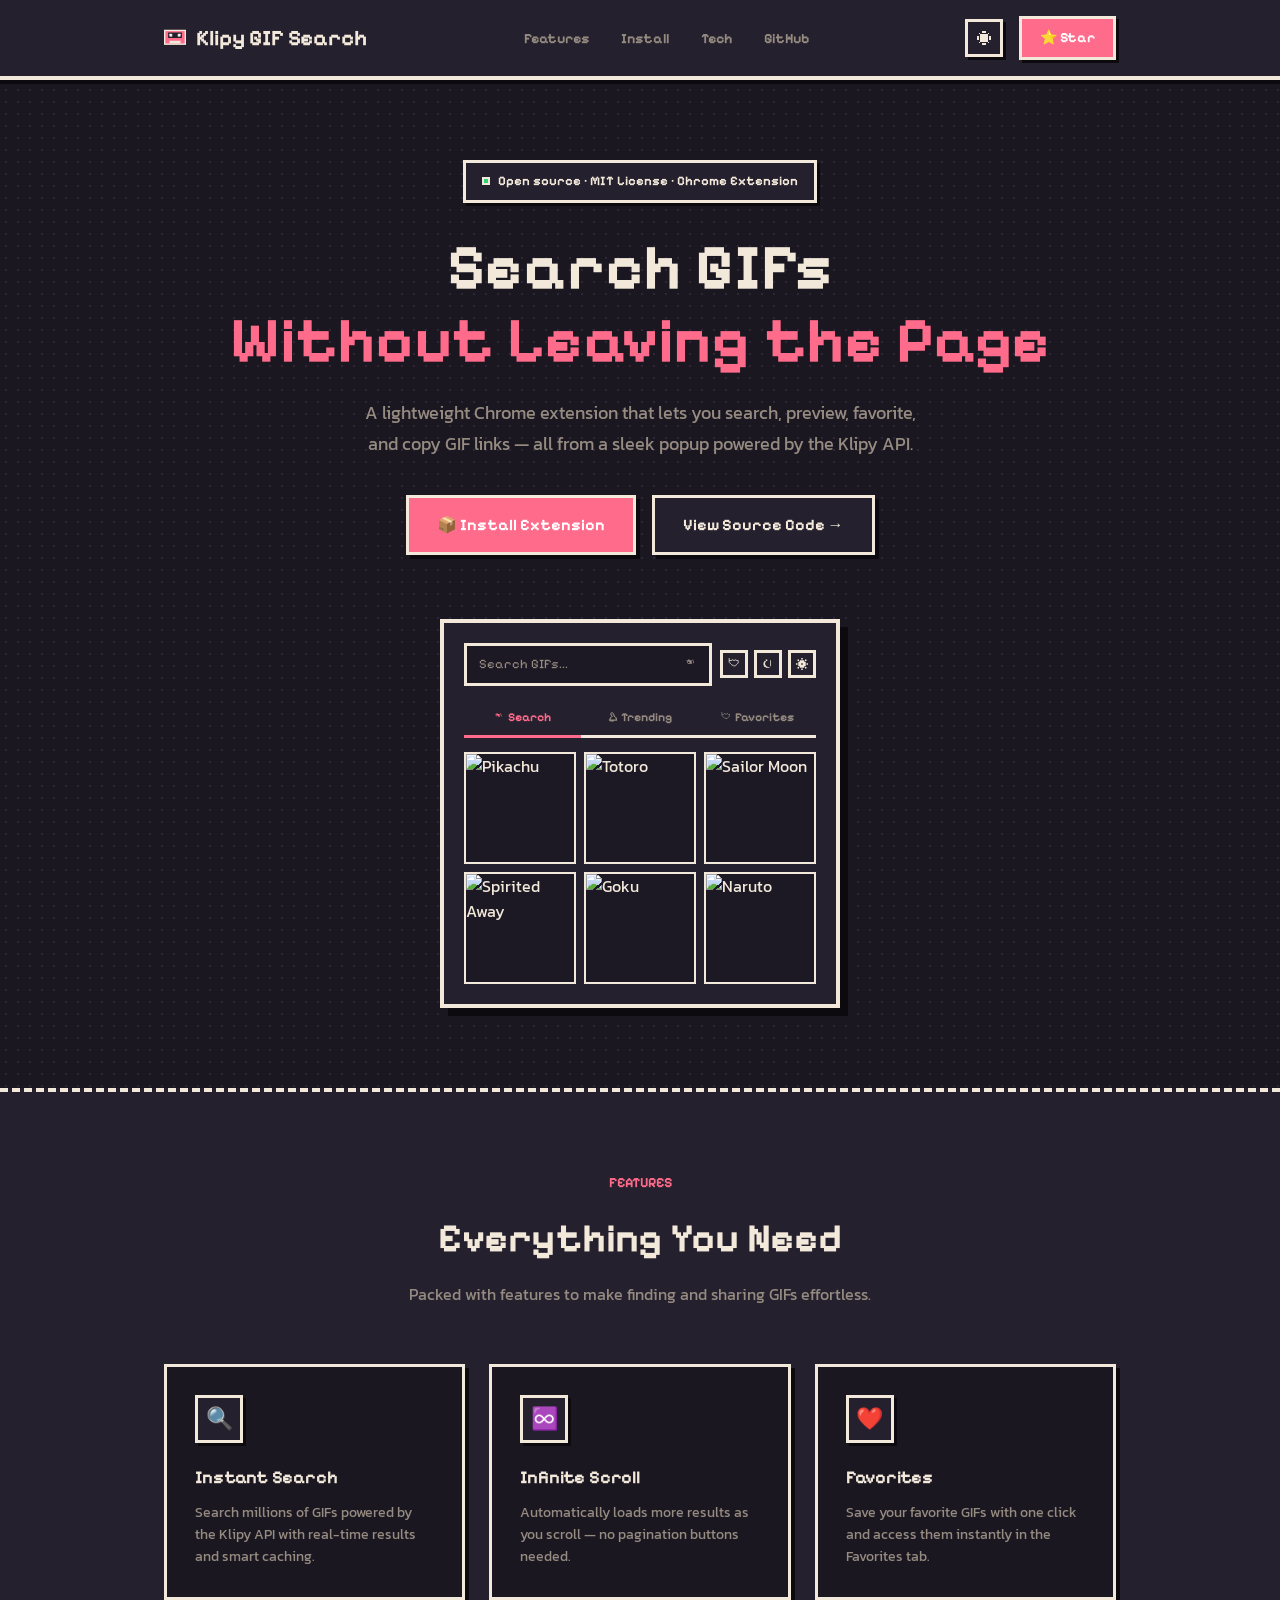
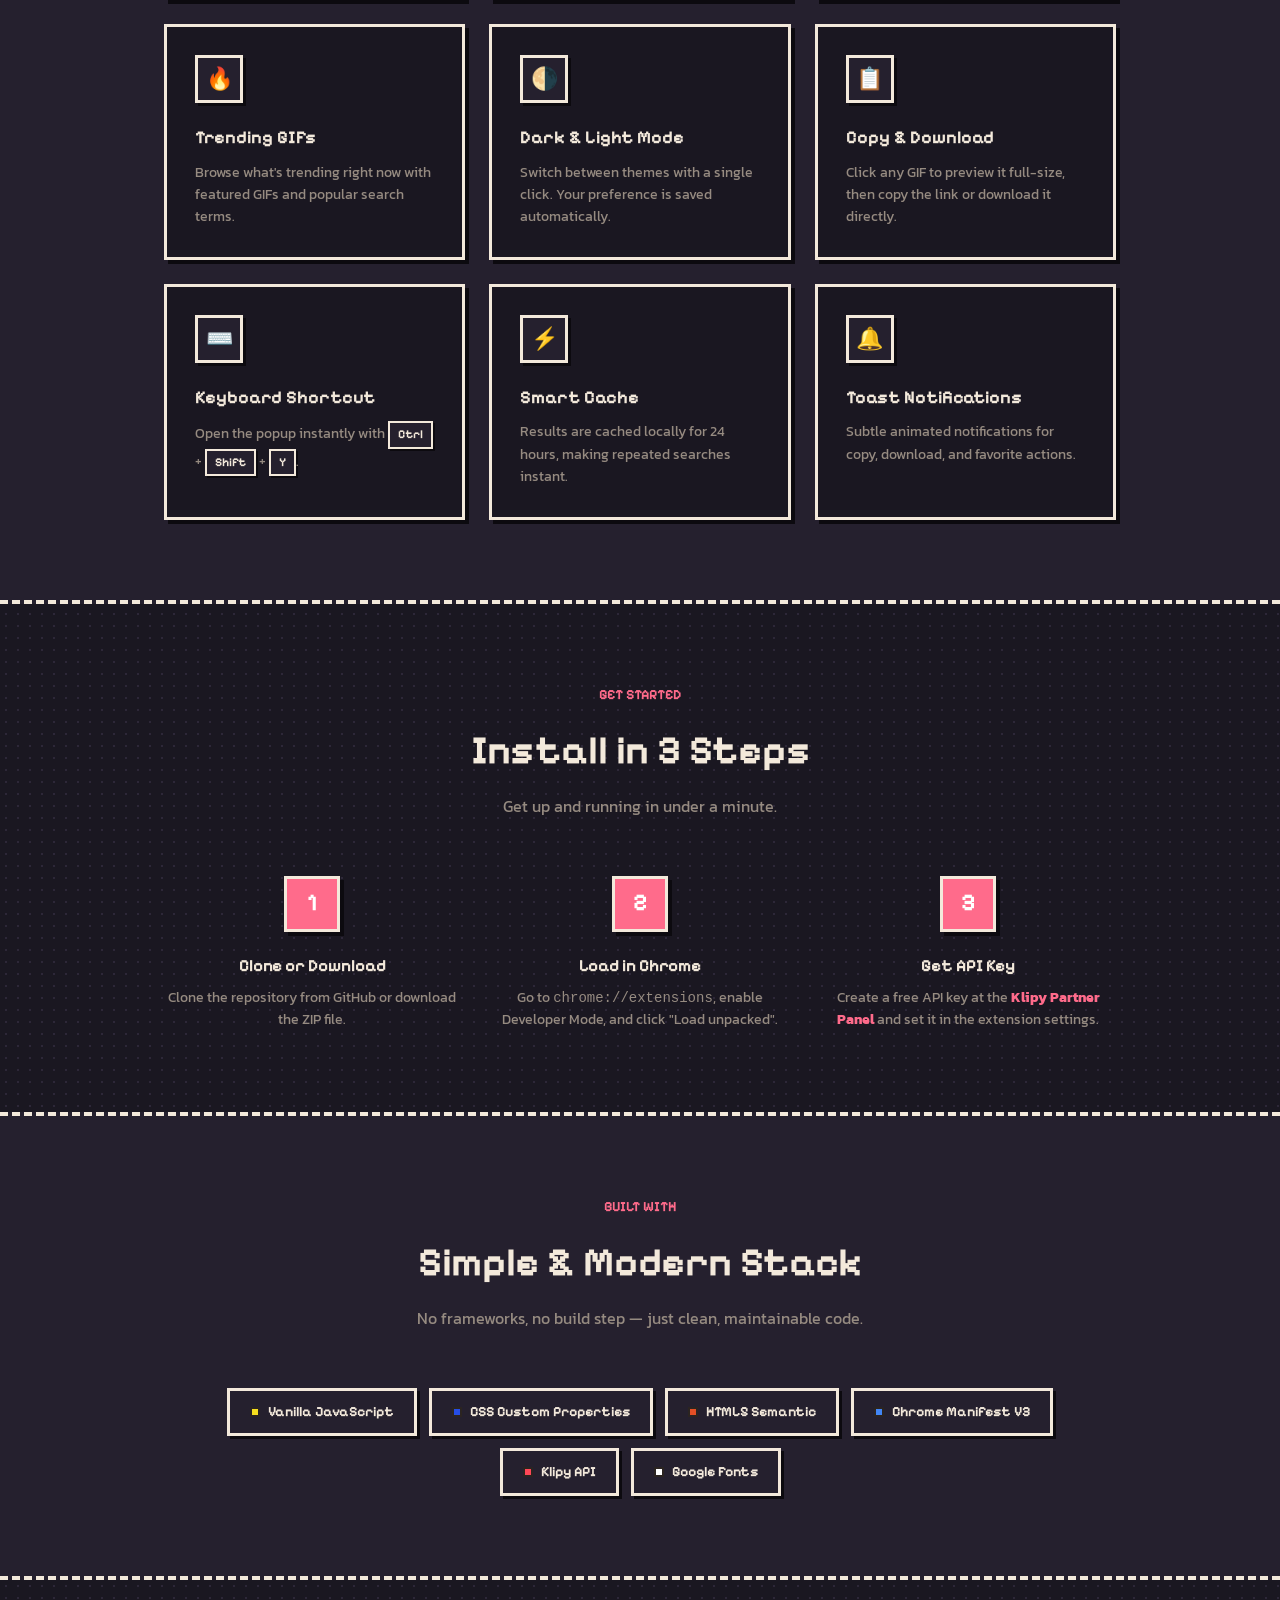
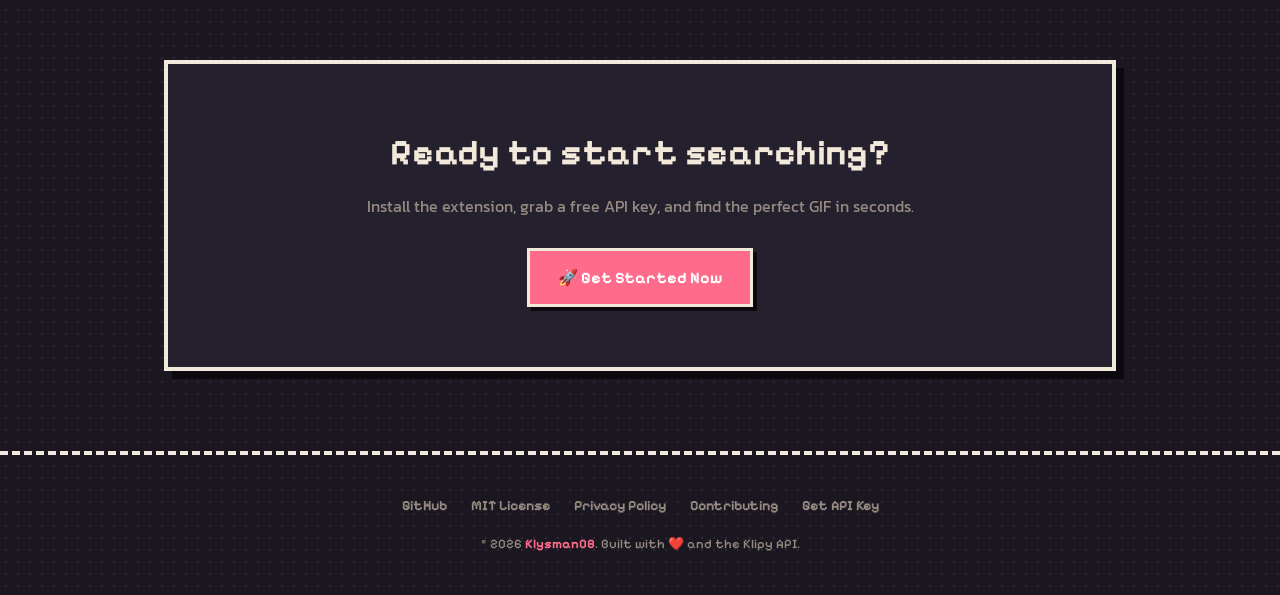
==== commit 21a95125: "sounds effects" ====
--- a/docs/index.html
+++ b/docs/index.html
@@ -18,7 +18,8 @@
     <!-- Google Fonts -->
     <link rel="preconnect" href="https://fonts.googleapis.com">
     <link rel="preconnect" href="https://fonts.gstatic.com" crossorigin>
-    <link href="https://fonts.googleapis.com/css2?family=Pixelify+Sans:wght@400;500;600;700&family=Kanit:wght@300;400;500;600;700&display=swap"
+    <link
+        href="https://fonts.googleapis.com/css2?family=Pixelify+Sans:wght@400;500;600;700&family=Kanit:wght@300;400;500;600;700&display=swap"
         rel="stylesheet">
 
     <style>
@@ -41,10 +42,10 @@
             --shadow-color: #2b2421;
             --input-bg: #fffbf4;
             --input-border: #2b2421;
-            
+
             --btn-bg: #fffbf4;
             --btn-hover: #f0eae1;
-            
+
             --accent-color: #ff5e6c;
             --accent-hover: #ff7884;
             --accent-glow: rgba(255, 94, 108, 0.25);
@@ -61,10 +62,10 @@
             --shadow-color: #0c0a0f;
             --input-bg: #1c1824;
             --input-border: #f3e9db;
-            
+
             --btn-bg: #25202e;
             --btn-hover: #312a3d;
-            
+
             --accent-color: #ff6b8b;
             --accent-hover: #ff8ca4;
             --accent-glow: rgba(255, 107, 139, 0.25);
@@ -210,10 +211,21 @@
             box-shadow: 1px 1px 0 var(--shadow-color);
         }
 
-        body.light-mode .sun-icon { display: none; }
-        body.light-mode .moon-icon { display: block; }
-        body.dark-mode .sun-icon { display: block; }
-        body.dark-mode .moon-icon { display: none; }
+        body.light-mode .sun-icon {
+            display: none;
+        }
+
+        body.light-mode .moon-icon {
+            display: block;
+        }
+
+        body.dark-mode .sun-icon {
+            display: block;
+        }
+
+        body.dark-mode .moon-icon {
+            display: none;
+        }
 
         .pixel-icon {
             image-rendering: pixelated;
@@ -250,8 +262,13 @@
         }
 
         @keyframes pulse-dot {
-            0% { opacity: 1; }
-            100% { opacity: 0.2; }
+            0% {
+                opacity: 1;
+            }
+
+            100% {
+                opacity: 0.2;
+            }
         }
 
         .hero h1 {
@@ -413,12 +430,10 @@
         }
 
         .mockup-gif.shimmer {
-            background: linear-gradient(
-                90deg,
-                var(--input-bg) 25%,
-                var(--btn-hover) 50%,
-                var(--input-bg) 75%
-            );
+            background: linear-gradient(90deg,
+                    var(--input-bg) 25%,
+                    var(--btn-hover) 50%,
+                    var(--input-bg) 75%);
             background-size: 200% 100%;
             animation: shimmer 1.5s steps(6) infinite;
         }
@@ -541,8 +556,13 @@
         }
 
         @keyframes floatSteps {
-            from { transform: translateY(0); }
-            to { transform: translateY(-4px); }
+            from {
+                transform: translateY(0);
+            }
+
+            to {
+                transform: translateY(-4px);
+            }
         }
 
         .step-card h3 {
@@ -739,10 +759,18 @@
             <div class="nav-controls">
                 <button id="themeToggle" class="icon-btn" aria-label="Toggle Theme">
                     <svg class="pixel-icon sun-icon" viewBox="0 0 16 16" width="16" height="16" fill="currentColor">
-                       <rect x="6" y="1" width="4" height="2"/><rect x="1" y="6" width="2" height="4"/><rect x="13" y="6" width="2" height="4"/><rect x="6" y="13" width="4" height="2"/><rect x="4" y="4" width="8" height="8"/><rect x="3" y="3" width="1" height="1"/><rect x="12" y="3" width="1" height="1"/><rect x="3" y="12" width="1" height="1"/><rect x="12" y="12" width="1" height="1"/>
+                        <rect x="6" y="1" width="4" height="2" />
+                        <rect x="1" y="6" width="2" height="4" />
+                        <rect x="13" y="6" width="2" height="4" />
+                        <rect x="6" y="13" width="4" height="2" />
+                        <rect x="4" y="4" width="8" height="8" />
+                        <rect x="3" y="3" width="1" height="1" />
+                        <rect x="12" y="3" width="1" height="1" />
+                        <rect x="3" y="12" width="1" height="1" />
+                        <rect x="12" y="12" width="1" height="1" />
                     </svg>
                     <svg class="pixel-icon moon-icon" viewBox="0 0 16 16" width="16" height="16" fill="currentColor">
-                       <path d="M5 1h5v1H5v2H3v2H2v4h1v2h2v1h5v-1H7v-1H5v-2H4V6h1V4h2V2h3V1h-5zm6 2h1v8h-1V3z"/>
+                        <path d="M5 1h5v1H5v2H3v2H2v4h1v2h2v1h5v-1H7v-1H5v-2H4V6h1V4h2V2h3V1h-5zm6 2h1v8h-1V3z" />
                     </svg>
                 </button>
                 <a href="https://github.com/Klysman08/TenorExtension" target="_blank" class="nav-cta">⭐ Star</a>
@@ -784,45 +812,79 @@
                         <div class="mockup-search">
                             <span>Search GIFs...</span>
                             <svg class="pixel-icon" viewBox="0 0 16 16" width="12" height="12" fill="currentColor">
-                              <path d="M6 2h4v1H6zm4 1h1v1h-1zm1 1h1v3h-1zm-1 3h-1v1H6zm-1 1H4V7h2zm-2-1H3V4h1zm-1-3H2V3h1zm5-1V2H4v5h5V3z" />
+                                <path
+                                    d="M6 2h4v1H6zm4 1h1v1h-1zm1 1h1v3h-1zm-1 3h-1v1H6zm-1 1H4V7h2zm-2-1H3V4h1zm-1-3H2V3h1zm5-1V2H4v5h5V3z" />
                             </svg>
                         </div>
                         <div class="mockup-controls">
                             <div class="mockup-btn">
                                 <svg class="pixel-icon" viewBox="0 0 16 16" width="12" height="12" fill="currentColor">
-                                  <path d="M2 3h3v1H2zm3-1h2v1H5zm2 1h2v1H7zm2-1h2v1H9zm2 1h3v1h-3zm2 1h1v3h-1zm-1 3h1v1h-1zm-1 1h1v1h-1zm-1 1h1v1h-1zm-1 1h1v1H9zm-2 0h2v1H7zm-2-1h2v1H5zm-1-1h1v1H4zm-1-1h1v1H3zm-1-1h1v1H2zm-1-3h1v3H1zm0-3h1v3H1zm1-1h1v1H2z" />
+                                    <path
+                                        d="M2 3h3v1H2zm3-1h2v1H5zm2 1h2v1H7zm2-1h2v1H9zm2 1h3v1h-3zm2 1h1v3h-1zm-1 3h1v1h-1zm-1 1h1v1h-1zm-1 1h1v1h-1zm-1 1h1v1H9zm-2 0h2v1H7zm-2-1h2v1H5zm-1-1h1v1H4zm-1-1h1v1H3zm-1-1h1v1H2zm-1-3h1v3H1zm0-3h1v3H1zm1-1h1v1H2z" />
                                 </svg>
                             </div>
                             <div class="mockup-btn">
                                 <svg class="pixel-icon" viewBox="0 0 16 16" width="12" height="12" fill="currentColor">
-                                   <path d="M5 1h5v1H5v2H3v2H2v4h1v2h2v1h5v-1H7v-1H5v-2H4V6h1V4h2V2h3V1h-5zm6 2h1v8h-1V3z"/>
+                                    <path
+                                        d="M5 1h5v1H5v2H3v2H2v4h1v2h2v1h5v-1H7v-1H5v-2H4V6h1V4h2V2h3V1h-5zm6 2h1v8h-1V3z" />
                                 </svg>
                             </div>
                             <div class="mockup-btn">
                                 <svg class="pixel-icon" viewBox="0 0 16 16" width="12" height="12" fill="currentColor">
-                                  <rect x="7" y="0" width="2" height="2" /><rect x="7" y="14" width="2" height="2" /><rect x="0" y="7" width="2" height="2" /><rect x="14" y="7" width="2" height="2" /><rect x="2" y="2" width="2" height="2" /><rect x="12" y="2" width="2" height="2" /><rect x="2" y="12" width="2" height="2" /><rect x="12" y="12" width="2" height="2" /><path d="M5 3h6v10H5z" /><path d="M3 5h10v6H3z" /><rect x="7" y="7" width="2" height="2" fill="var(--surface-color)" />
+                                    <rect x="7" y="0" width="2" height="2" />
+                                    <rect x="7" y="14" width="2" height="2" />
+                                    <rect x="0" y="7" width="2" height="2" />
+                                    <rect x="14" y="7" width="2" height="2" />
+                                    <rect x="2" y="2" width="2" height="2" />
+                                    <rect x="12" y="2" width="2" height="2" />
+                                    <rect x="2" y="12" width="2" height="2" />
+                                    <rect x="12" y="12" width="2" height="2" />
+                                    <path d="M5 3h6v10H5z" />
+                                    <path d="M3 5h10v6H3z" />
+                                    <rect x="7" y="7" width="2" height="2" fill="var(--surface-color)" />
                                 </svg>
                             </div>
                         </div>
                     </div>
                     <div class="mockup-tabs">
                         <div class="mockup-tab active">
-                            <svg class="pixel-icon" viewBox="0 0 16 16" width="10" height="10" fill="currentColor"><path d="M6 2h4v1H6zm4 1h1v1h-1zm1 1h1v3h-1zm-1 3h-1v1H6zm-1 1H4V8h2zm-2-1H3V4h1zm-1-3H2V3h1zm5-1V2H4v5h5V3z" /></svg> Search
+                            <svg class="pixel-icon" viewBox="0 0 16 16" width="10" height="10" fill="currentColor">
+                                <path
+                                    d="M6 2h4v1H6zm4 1h1v1h-1zm1 1h1v3h-1zm-1 3h-1v1H6zm-1 1H4V8h2zm-2-1H3V4h1zm-1-3H2V3h1zm5-1V2H4v5h5V3z" />
+                            </svg> Search
                         </div>
                         <div class="mockup-tab">
-                            <svg class="pixel-icon" viewBox="0 0 16 16" width="10" height="10" fill="currentColor"><path d="M7 0h2v2H7zm-2 2h2v2H5zm4 0h2v2H9zm-3 2h2v2H6zm4 0h2v2h-2zm-3 2h2v2H7zm4 0h2v2h-2zm-6 2h2v2H5zm8 0h2v2h-2zm-9 2h2v2H4zm10 0h2v2h-2zm-11 2h14v2H3zm2 2h6v1H5z" /></svg> Trending
+                            <svg class="pixel-icon" viewBox="0 0 16 16" width="10" height="10" fill="currentColor">
+                                <path
+                                    d="M7 0h2v2H7zm-2 2h2v2H5zm4 0h2v2H9zm-3 2h2v2H6zm4 0h2v2h-2zm-3 2h2v2H7zm4 0h2v2h-2zm-6 2h2v2H5zm8 0h2v2h-2zm-9 2h2v2H4zm10 0h2v2h-2zm-11 2h14v2H3zm2 2h6v1H5z" />
+                            </svg> Trending
                         </div>
                         <div class="mockup-tab">
-                            <svg class="pixel-icon" viewBox="0 0 16 16" width="10" height="10" fill="currentColor"><path d="M2 3h3v1H2zm3-1h2v1H5zm2 1h2v1H7zm2-1h2v1H9zm2 1h3v1h-3zm2 1h1v3h-1zm-1 3h1v1h-1zm-1 1h1v1h-1zm-1 1h1v1h-1zm-1 1h1v1H9zm-2 0h2v1H7zm-2-1h2v1H5zm-1-1h1v1H4zm-1-1h1v1H3zm-1-1h1v1H2zm-1-3h1v3H1zm0-3h1v3H1zm1-1h1v1H2z" /></svg> Favorites
+                            <svg class="pixel-icon" viewBox="0 0 16 16" width="10" height="10" fill="currentColor">
+                                <path
+                                    d="M2 3h3v1H2zm3-1h2v1H5zm2 1h2v1H7zm2-1h2v1H9zm2 1h3v1h-3zm2 1h1v3h-1zm-1 3h1v1h-1zm-1 1h1v1h-1zm-1 1h1v1h-1zm-1 1h1v1H9zm-2 0h2v1H7zm-2-1h2v1H5zm-1-1h1v1H4zm-1-1h1v1H3zm-1-1h1v1H2zm-1-3h1v3H1zm0-3h1v3H1zm1-1h1v1H2z" />
+                            </svg> Favorites
                         </div>
                     </div>
                     <div class="mockup-grid">
-                        <div class="mockup-gif shimmer"></div>
-                        <div class="mockup-gif shimmer"></div>
-                        <div class="mockup-gif shimmer"></div>
-                        <div class="mockup-gif shimmer"></div>
-                        <div class="mockup-gif shimmer"></div>
-                        <div class="mockup-gif shimmer"></div>
+                        <div class="mockup-gif"><img
+                                src="https://static.klipy.com/ii/bea85337777ad0e23e63683391435543/bc/08/QoVL6YdA.gif"
+                                alt="Pikachu" style="width: 100%; height: 100%; object-fit: cover;"></div>
+                        <div class="mockup-gif"><img
+                                src="https://static.klipy.com/ii/4493325008d34b7bf8cd6813cd5c1619/87/ad/71WOMbwke67fmBx.gif"
+                                alt="Totoro" style="width: 100%; height: 100%; object-fit: cover;"></div>
+                        <div class="mockup-gif"><img
+                                src="https://static.klipy.com/ii/4493325008d34b7bf8cd6813cd5c1619/97/2d/jQzXfuxuaOkPuF.gif"
+                                alt="Sailor Moon" style="width: 100%; height: 100%; object-fit: cover;"></div>
+                        <div class="mockup-gif"><img
+                                src="https://static.klipy.com/ii/4493325008d34b7bf8cd6813cd5c1619/23/6b/VeWu6SgFJglq1Qr.gif"
+                                alt="Spirited Away" style="width: 100%; height: 100%; object-fit: cover;"></div>
+                        <div class="mockup-gif"><img
+                                src="https://static.klipy.com/ii/4e7bea9f7a3371424e6c16ebc93252fe/9e/4a/elpEplt3w85mXTGpIc.gif"
+                                alt="Goku" style="width: 100%; height: 100%; object-fit: cover;"></div>
+                        <div class="mockup-gif"><img
+                                src="https://static.klipy.com/ii/4e7bea9f7a3371424e6c16ebc93252fe/60/55/TcxTBZImbDK2t2cqG.gif"
+                                alt="Naruto" style="width: 100%; height: 100%; object-fit: cover;"></div>
                     </div>
                 </div>
             </div>
@@ -879,7 +941,8 @@
                     <div class="feature-icon">⌨️</div>
                     <h3>Keyboard Shortcut</h3>
                     <p>Open the popup instantly with <span class="kbd">Ctrl</span> + <span class="kbd">Shift</span> +
-                        <span class="kbd">Y</span>.</p>
+                        <span class="kbd">Y</span>.
+                    </p>
                 </div>
 
                 <div class="feature-card">
@@ -999,10 +1062,60 @@
         </div>
     </footer>
 
-    <!-- Client-side script for Theme Toggle persistence -->
+    <!-- Client-side script for Theme Toggle persistence & Sound FX -->
     <script>
+        // ===== Retro Gaming Sound Synth Engine (Web Audio API) =====
+        const RetroAudio = {
+            ctx: null,
+            init() {
+                if (!this.ctx) {
+                    this.ctx = new (window.AudioContext || window.webkitAudioContext)();
+                }
+            },
+            play(soundType) {
+                try {
+                    this.init();
+                    if (this.ctx.state === 'suspended') {
+                        this.ctx.resume();
+                    }
+                    const now = this.ctx.currentTime;
+
+                    const osc = this.ctx.createOscillator();
+                    const gainNode = this.ctx.createGain();
+                    osc.connect(gainNode);
+                    gainNode.connect(this.ctx.destination);
+
+                    if (soundType === 'click') {
+                        osc.type = 'square';
+                        osc.frequency.setValueAtTime(600, now);
+                        osc.frequency.exponentialRampToValueAtTime(150, now + 0.08);
+
+                        gainNode.gain.setValueAtTime(0.03, now);
+                        gainNode.gain.exponentialRampToValueAtTime(0.001, now + 0.08);
+
+                        osc.start(now);
+                        osc.stop(now + 0.08);
+                    } else if (soundType === 'success') {
+                        osc.type = 'triangle';
+                        osc.frequency.setValueAtTime(261.63, now); // C4
+                        osc.frequency.setValueAtTime(329.63, now + 0.08); // E4
+                        osc.frequency.setValueAtTime(392.00, now + 0.16); // G4
+                        osc.frequency.setValueAtTime(523.25, now + 0.24); // C5
+
+                        gainNode.gain.setValueAtTime(0.04, now);
+                        gainNode.gain.exponentialRampToValueAtTime(0.001, now + 0.4);
+
+                        osc.start(now);
+                        osc.stop(now + 0.4);
+                    }
+                } catch (error) {
+                    console.warn('RetroAudio failed to play:', error);
+                }
+            }
+        };
+
         const toggleBtn = document.getElementById('themeToggle');
-        
+
         // Load default preference (defaulting to dark mode like original web page)
         let mode = localStorage.getItem('docsTheme') || 'dark';
         if (mode === 'dark') {
@@ -1015,6 +1128,21 @@
             const isDark = document.body.classList.toggle('dark-mode');
             document.body.classList.toggle('light-mode', !isDark);
             localStorage.setItem('docsTheme', isDark ? 'dark' : 'light');
+            RetroAudio.play('click');
+        });
+
+        // Bind all interactive elements to sound effects
+        document.querySelectorAll('a, button, .mockup-btn, .mockup-tab, .trending-tag').forEach(el => {
+            el.addEventListener('click', (e) => {
+                // Do not interfere with theme toggle sound since it has its own click event
+                if (el.id === 'themeToggle') return;
+
+                if (el.classList.contains('btn-primary') || el.classList.contains('nav-cta')) {
+                    RetroAudio.play('success');
+                } else {
+                    RetroAudio.play('click');
+                }
+            });
         });
     </script>
 </body>
